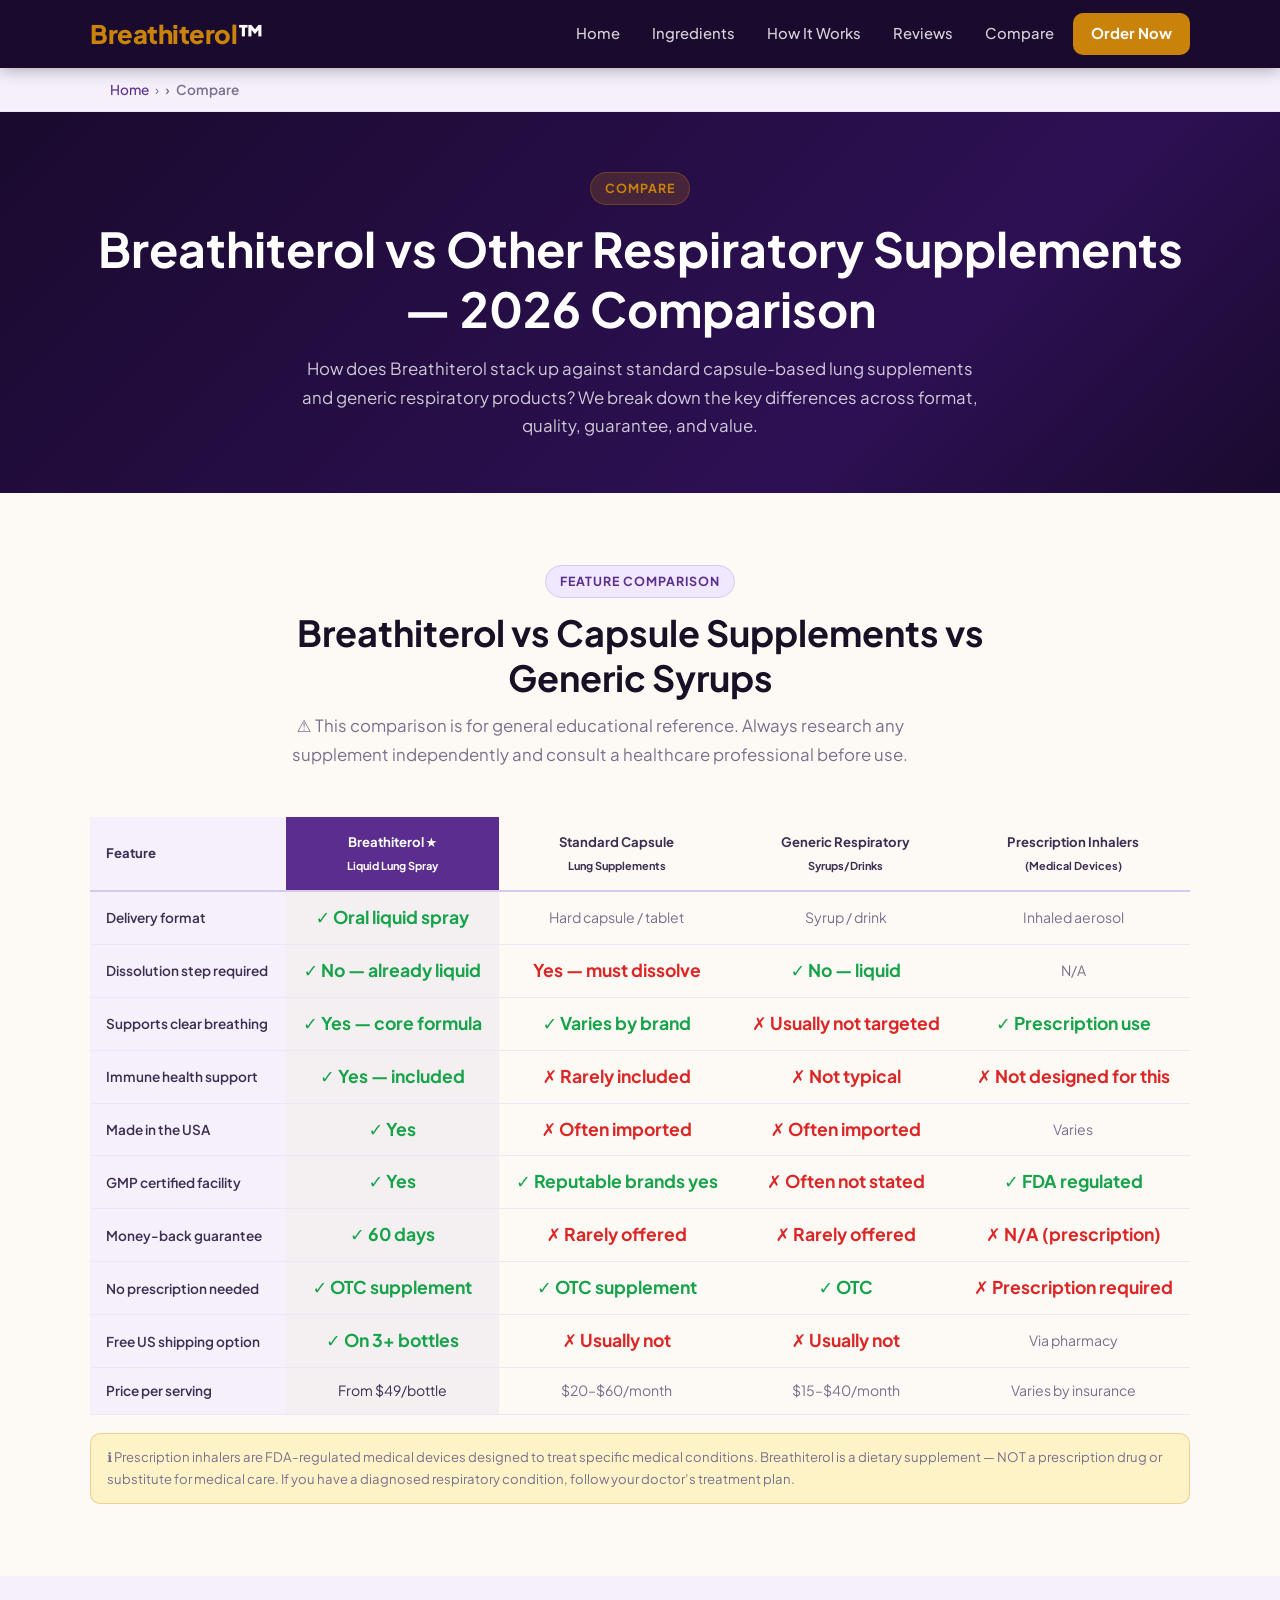
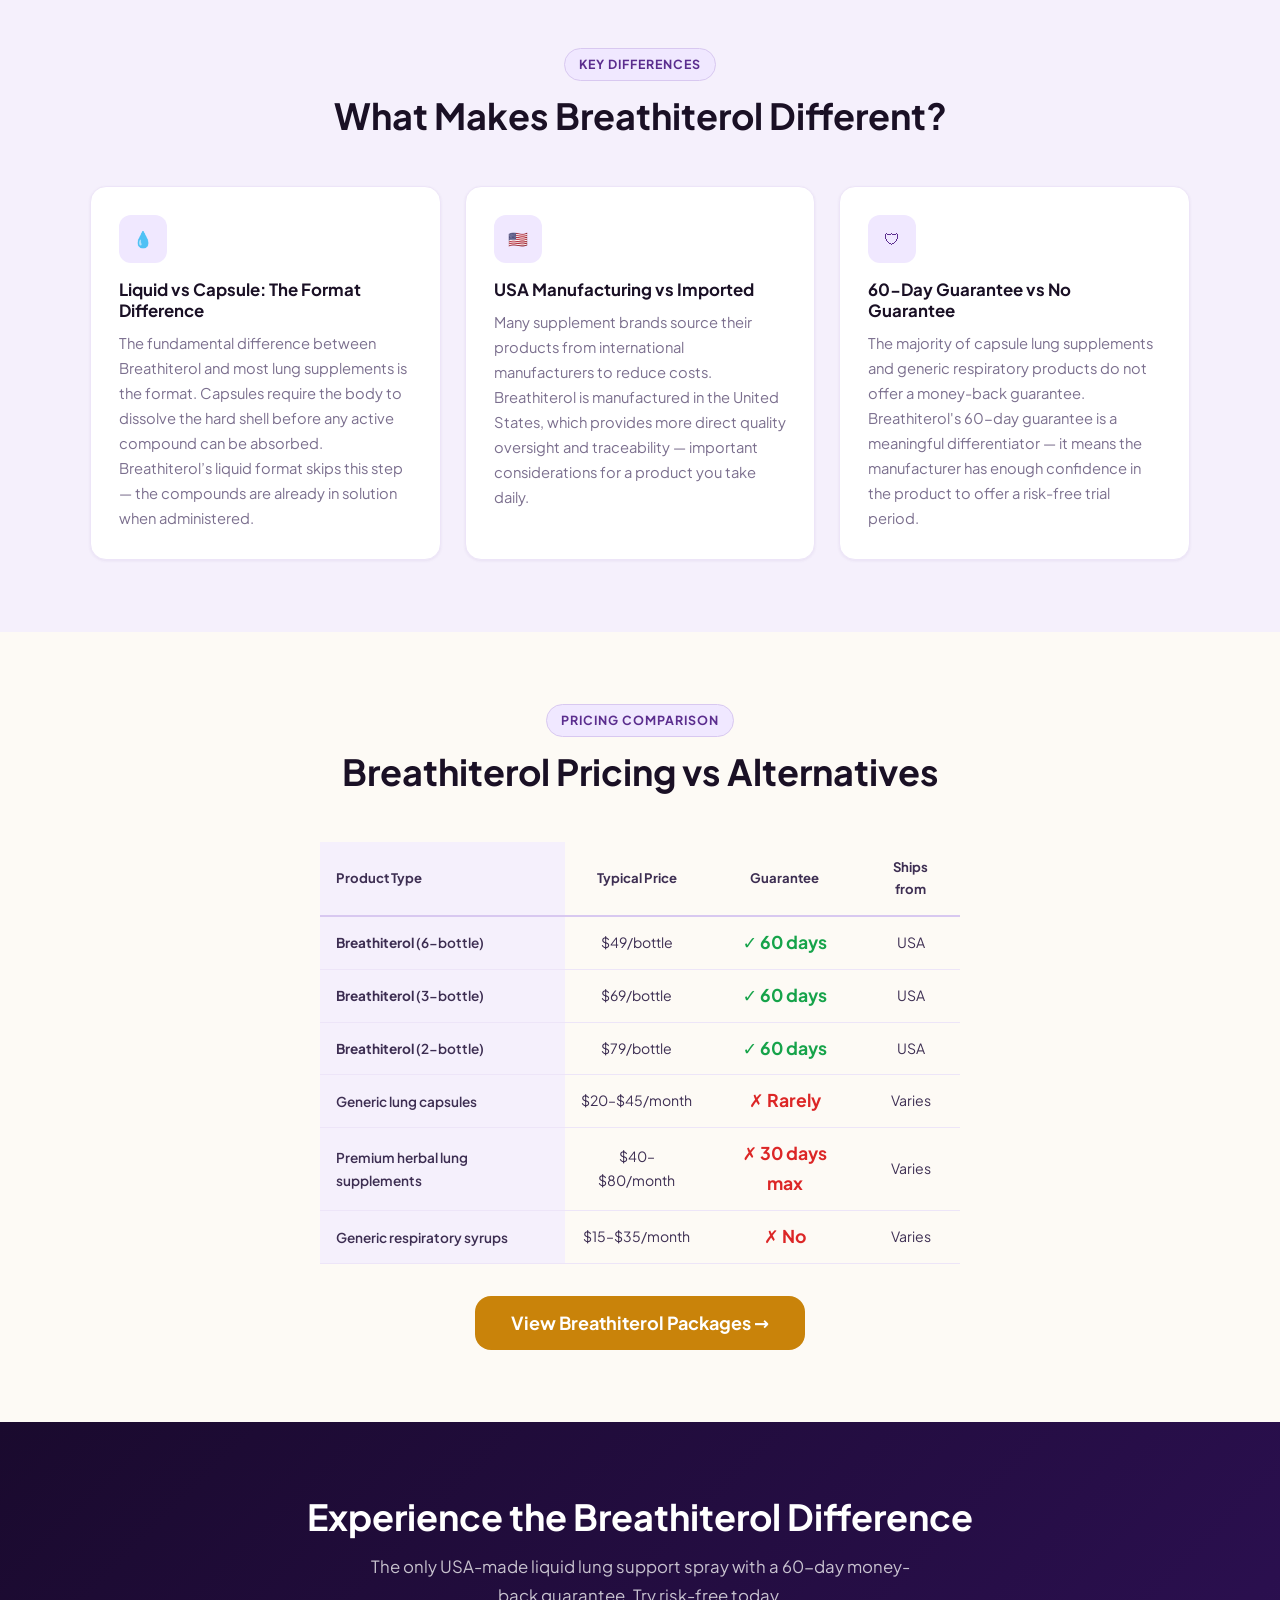
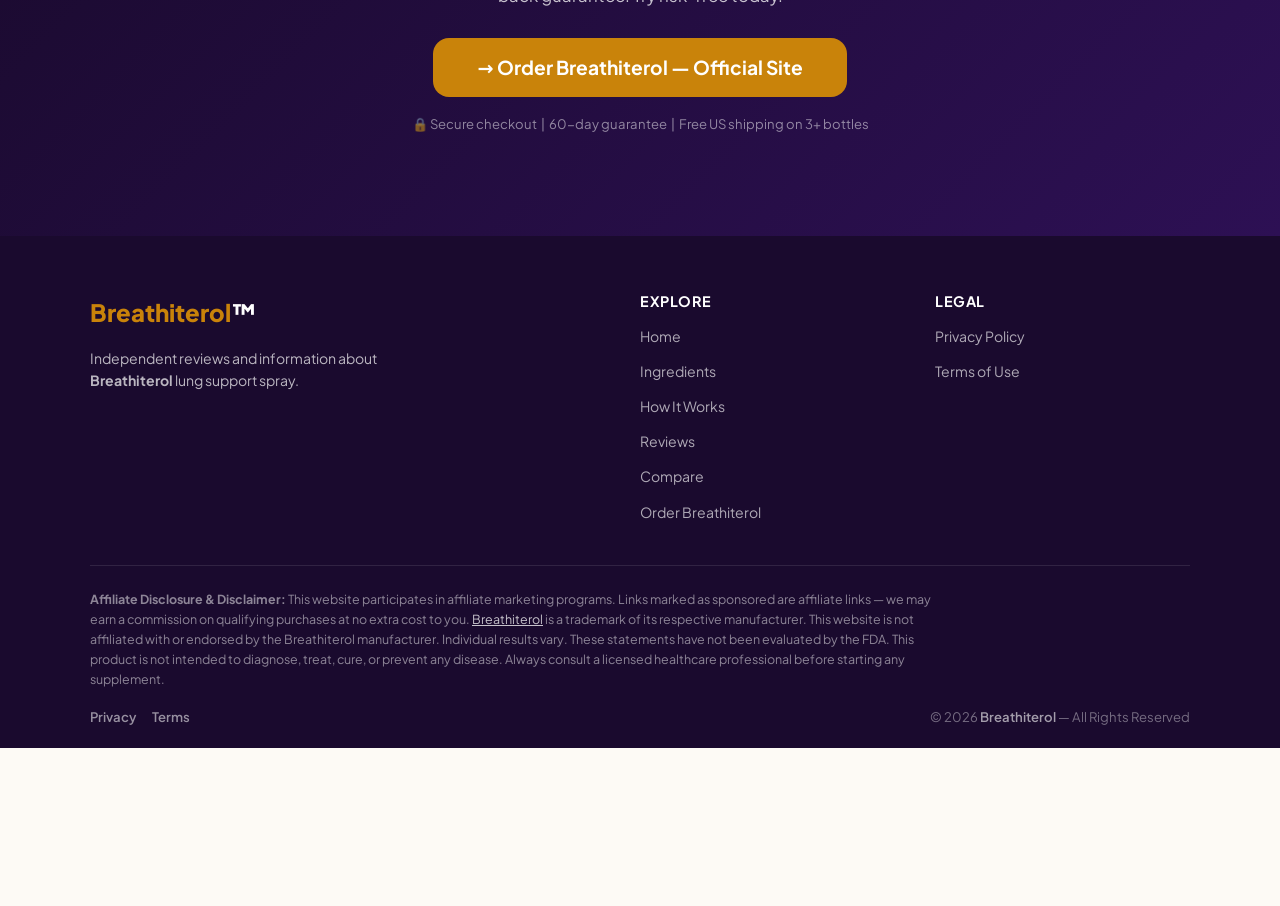
==== compare.html @ bb7771f4 "Add files via upload" ====
<!DOCTYPE html>
<html lang="en-US">
<head>
<meta charset="UTF-8">
<meta name="viewport" content="width=device-width, initial-scale=1.0">
<title>Breathiterol vs Other Lung Supplements — 2026</title>
<meta name="description" content="Compare Breathiterol lung spray to capsule supplements. See which offers the best format, guarantee, and value for your respiratory wellness goals.">
<meta name="robots" content="index, follow">
<meta name="keywords" content="breathiterol vs other supplements, breathiterol comparison, breathiterol vs capsule lung support, breathiterol vs competitors">
<link rel="dns-prefetch" href="//mwebdatawatch.com">
<link rel="canonical" href="https://breathiterolusa.vercel.app/compare">
<meta name="geo.region" content="US">
<meta name="geo.placename" content="United States">
<meta name="ICBM" content="37.09024, -95.712891">
<meta property="og:type" content="website"><meta property="og:url" content="https://breathiterolusa.vercel.app/compare">
<meta property="og:title" content="Breathiterol vs Other Lung Supplements — 2026"><meta property="og:description" content="Compare Breathiterol lung spray to capsule supplements. See which offers the best format, guarantee, and value for your respiratory wellness goals.">
<meta property="og:locale" content="en_US"><meta property="og:image" content="https://breathiterolusa.vercel.app/images/breathiterol-3-bottle.webp">
<meta property="og:site_name" content="Breathiterol">
<meta name="twitter:card" content="summary_large_image"><meta name="twitter:title" content="Breathiterol vs Other Lung Supplements — 2026">
<meta name="twitter:description" content="Compare Breathiterol lung spray to capsule supplements. See which offers the best format, guarantee, and value for your respiratory wellness goals."><meta name="twitter:image" content="https://breathiterolusa.vercel.app/images/breathiterol-3-bottle.webp">
<link rel="icon" type="image/png" href="images/favicon.png"><link rel="manifest" href="manifest.json">
<link rel="preload" href="fonts/plus-jakarta-sans-latin-400-normal.woff2" as="font" type="font/woff2" crossorigin>
<link rel="preload" href="fonts/plus-jakarta-sans-latin-700-normal.woff2" as="font" type="font/woff2" crossorigin>
<style id="critical-css">
:root{--purple:#5b2d8e;--purple-dark:#3d1a6b;--purple-mid:#7c3fb5;--purple-light:#f0e8ff;--purple-bg:#1a0a2e;--gold:#c9830a;--gold-hover:#a36508;--gold-light:#fef3c7;--cream:#fdfaf5;--charcoal:#1a1025;--text-body:#3d2e52;--text-muted:#7b6f8e;--white:#ffffff;--bg-sage:#f5f0fc;--border:#d8c8f0;--border-soft:#ede5f8;--shadow-sm:0 1px 3px rgba(91,45,142,0.08);--shadow-md:0 4px 16px rgba(91,45,142,0.14);--shadow-lg:0 8px 32px rgba(91,45,142,0.18);--radius:10px;--radius-lg:16px;--radius-xl:24px;--transition:0.22s ease}
*,*::before,*::after{box-sizing:border-box;margin:0;padding:0}
html{scroll-behavior:smooth;font-size:16px}
body{font-family:'Plus Jakarta Sans','Inter',system-ui,sans-serif;background:var(--cream);color:var(--text-body);line-height:1.7;-webkit-font-smoothing:antialiased}
img{max-width:100%;height:auto;display:block}
a{color:var(--purple);text-decoration:none;transition:color var(--transition)}
ul{list-style:none}
h1,h2,h3,h4,h5,h6{font-weight:700;line-height:1.25;color:var(--charcoal)}
h1{font-size:clamp(2rem,5vw,3rem)}h2{font-size:clamp(1.5rem,3.5vw,2.25rem)}h3{font-size:clamp(1.2rem,2.5vw,1.5rem)}h4{font-size:1.125rem}
p{margin-bottom:1rem}p:last-child{margin-bottom:0}
.container{width:100%;max-width:1140px;margin:0 auto;padding:0 20px}
.btn{display:inline-flex;align-items:center;gap:8px;padding:14px 28px;border-radius:var(--radius);font-weight:700;font-size:1rem;cursor:pointer;border:none;transition:all var(--transition);text-decoration:none;line-height:1}
.btn-primary{background:var(--gold);color:var(--white)}.btn-lg{padding:18px 36px;font-size:1.125rem;border-radius:var(--radius-lg)}.btn-xl{padding:20px 44px;font-size:1.2rem;border-radius:var(--radius-lg)}
.site-header{position:sticky;top:0;z-index:100;background:var(--purple-bg);box-shadow:0 2px 16px rgba(0,0,0,0.3)}
.header-inner{display:flex;align-items:center;justify-content:space-between;padding:0 20px;max-width:1140px;margin:0 auto;height:68px}
.site-logo a{font-size:1.6rem;font-weight:800;color:var(--white);letter-spacing:-0.5px;text-decoration:none}.site-logo a span{color:var(--gold)}
.site-nav{display:flex;align-items:center;gap:6px}.site-nav a{color:rgba(255,255,255,0.82);font-weight:500;font-size:0.925rem;padding:7px 13px;border-radius:6px;text-decoration:none}.site-nav a.nav-cta{background:var(--gold);color:var(--white)!important;padding:8px 18px;border-radius:var(--radius);font-weight:700}
.nav-toggle{display:none;flex-direction:column;gap:5px;cursor:pointer;padding:4px;background:none;border:none}.nav-toggle span{display:block;width:24px;height:2px;background:var(--white);border-radius:2px}
@media(max-width:768px){.nav-toggle{display:flex}.site-nav{display:none;position:absolute;top:68px;left:0;right:0;background:var(--purple-bg);flex-direction:column;padding:16px 20px;gap:4px;border-top:1px solid rgba(255,255,255,0.1)}.site-nav.open{display:flex}.site-nav a{width:100%;padding:10px 14px}}
</style>
<link rel="stylesheet" href="css/style.css" media="print" onload="this.media='all'">
<noscript><link rel="stylesheet" href="css/style.css"></noscript>
<script type="application/ld+json">
{"@context":"https://schema.org","@type":"WebPage","@id":"https://breathiterolusa.vercel.app/compare#webpage","url":"https://breathiterolusa.vercel.app/compare","name":"Breathiterol vs Other Lung Supplements — Full Comparison 2026","description":"Compare Breathiterol to capsule-based lung supplements and generic respiratory syrups. See how the liquid spray format, guarantee, and USA manufacturing stack up.","isPartOf":{"@id":"https://breathiterolusa.vercel.app/#website"},"inLanguage":"en-US","datePublished":"2026-11-03","dateModified":"2026-11-03"}
</script>
</head>
<body>
<header class="site-header">
  <div class="header-inner">
    <div class="site-logo"><a href="/"><span>Breathiterol</span>™</a></div>
    <button class="nav-toggle" aria-label="Toggle navigation" aria-expanded="false"><span></span><span></span><span></span></button>
    <nav class="site-nav" aria-label="Main navigation"><a href="/">Home</a>
      <a href="ingredients">Ingredients</a>
      <a href="how-it-works">How It Works</a>
      <a href="reviews">Reviews</a>
      <a href="compare" aria-current="page">Compare</a>
      <a href="order" class="nav-cta">Order Now</a></nav>
  </div>
</header>
<nav class="breadcrumb" aria-label="Breadcrumb"><div class="container"><ol itemscope itemtype="https://schema.org/BreadcrumbList"><li itemprop="itemListElement" itemscope itemtype="https://schema.org/ListItem"><a itemprop="item" href="/"><span itemprop="name">Home</span></a><meta itemprop="position" content="1"></li><li itemprop="itemListElement" itemscope itemtype="https://schema.org/ListItem"><span itemprop="name" aria-current="page">Compare</span><meta itemprop="position" content="2"></li></ol></div></nav>

<div class="page-hero">
  <div class="container">
    <span class="section-tag">Compare</span>
    <h1>Breathiterol vs Other Respiratory Supplements &mdash; 2026 Comparison</h1>
    <p>How does Breathiterol stack up against standard capsule-based lung supplements and generic respiratory products? We break down the key differences across format, quality, guarantee, and value.</p>
  </div>
</div>

<section class="section">
  <div class="container">
    <div class="section-header">
      <span class="section-tag">Feature Comparison</span>
      <h2>Breathiterol vs Capsule Supplements vs Generic Syrups</h2>
      <p>&#x26A0;&#xFE0F; This comparison is for general educational reference. Always research any supplement independently and consult a healthcare professional before use.</p>
    </div>
    <div style="overflow-x:auto;">
      <table class="compare-table-full">
        <thead>
          <tr>
            <th>Feature</th>
            <th class="col-breathiterol">Breathiterol &#x2605;<br><small>Liquid Lung Spray</small></th>
            <th>Standard Capsule<br><small>Lung Supplements</small></th>
            <th>Generic Respiratory<br><small>Syrups/Drinks</small></th>
            <th>Prescription Inhalers<br><small>(Medical Devices)</small></th>
          </tr>
        </thead>
        <tbody>
          <tr>
            <td class="feature-label">Delivery format</td>
            <td class="col-breathiterol check">&#x2713; Oral liquid spray</td>
            <td class="neutral">Hard capsule / tablet</td>
            <td class="neutral">Syrup / drink</td>
            <td class="neutral">Inhaled aerosol</td>
          </tr>
          <tr>
            <td class="feature-label">Dissolution step required</td>
            <td class="col-breathiterol check">&#x2713; No — already liquid</td>
            <td class="cross">Yes — must dissolve</td>
            <td class="check">&#x2713; No — liquid</td>
            <td class="neutral">N/A</td>
          </tr>
          <tr>
            <td class="feature-label">Supports clear breathing</td>
            <td class="col-breathiterol check">&#x2713; Yes — core formula</td>
            <td class="check">&#x2713; Varies by brand</td>
            <td class="cross">&#x2717; Usually not targeted</td>
            <td class="check">&#x2713; Prescription use</td>
          </tr>
          <tr>
            <td class="feature-label">Immune health support</td>
            <td class="col-breathiterol check">&#x2713; Yes — included</td>
            <td class="cross">&#x2717; Rarely included</td>
            <td class="cross">&#x2717; Not typical</td>
            <td class="cross">&#x2717; Not designed for this</td>
          </tr>
          <tr>
            <td class="feature-label">Made in the USA</td>
            <td class="col-breathiterol check">&#x2713; Yes</td>
            <td class="cross">&#x2717; Often imported</td>
            <td class="cross">&#x2717; Often imported</td>
            <td class="neutral">Varies</td>
          </tr>
          <tr>
            <td class="feature-label">GMP certified facility</td>
            <td class="col-breathiterol check">&#x2713; Yes</td>
            <td class="check">&#x2713; Reputable brands yes</td>
            <td class="cross">&#x2717; Often not stated</td>
            <td class="check">&#x2713; FDA regulated</td>
          </tr>
          <tr>
            <td class="feature-label">Money-back guarantee</td>
            <td class="col-breathiterol check">&#x2713; 60 days</td>
            <td class="cross">&#x2717; Rarely offered</td>
            <td class="cross">&#x2717; Rarely offered</td>
            <td class="cross">&#x2717; N/A (prescription)</td>
          </tr>
          <tr>
            <td class="feature-label">No prescription needed</td>
            <td class="col-breathiterol check">&#x2713; OTC supplement</td>
            <td class="check">&#x2713; OTC supplement</td>
            <td class="check">&#x2713; OTC</td>
            <td class="cross">&#x2717; Prescription required</td>
          </tr>
          <tr>
            <td class="feature-label">Free US shipping option</td>
            <td class="col-breathiterol check">&#x2713; On 3+ bottles</td>
            <td class="cross">&#x2717; Usually not</td>
            <td class="cross">&#x2717; Usually not</td>
            <td class="neutral">Via pharmacy</td>
          </tr>
          <tr>
            <td class="feature-label">Price per serving</td>
            <td class="col-breathiterol">From $49/bottle</td>
            <td class="neutral">$20–$60/month</td>
            <td class="neutral">$15–$40/month</td>
            <td class="neutral">Varies by insurance</td>
          </tr>
        </tbody>
      </table>
    </div>
    <p class="compare-note">&#x2139;&#xFE0F; Prescription inhalers are FDA-regulated medical devices designed to treat specific medical conditions. Breathiterol is a dietary supplement — NOT a prescription drug or substitute for medical care. If you have a diagnosed respiratory condition, follow your doctor&rsquo;s treatment plan.</p>
  </div>
</section>

<section class="section section-alt">
  <div class="container">
    <div class="section-header">
      <span class="section-tag">Key Differences</span>
      <h2>What Makes Breathiterol Different?</h2>
    </div>
    <div class="grid-3">
      <div class="card">
        <div class="card-icon">&#x1F4A7;</div>
        <h3>Liquid vs Capsule: The Format Difference</h3>
        <p>The fundamental difference between Breathiterol and most lung supplements is the format. Capsules require the body to dissolve the hard shell before any active compound can be absorbed. Breathiterol&rsquo;s liquid format skips this step — the compounds are already in solution when administered.</p>
      </div>
      <div class="card">
        <div class="card-icon">&#x1F1FA;&#x1F1F8;</div>
        <h3>USA Manufacturing vs Imported</h3>
        <p>Many supplement brands source their products from international manufacturers to reduce costs. Breathiterol is manufactured in the United States, which provides more direct quality oversight and traceability — important considerations for a product you take daily.</p>
      </div>
      <div class="card">
        <div class="card-icon">&#x1F6E1;</div>
        <h3>60-Day Guarantee vs No Guarantee</h3>
        <p>The majority of capsule lung supplements and generic respiratory products do not offer a money-back guarantee. Breathiterol's 60-day guarantee is a meaningful differentiator — it means the manufacturer has enough confidence in the product to offer a risk-free trial period.</p>
      </div>
    </div>
  </div>
</section>

<section class="section">
  <div class="container" style="max-width:680px;">
    <div class="section-header">
      <span class="section-tag">Pricing Comparison</span>
      <h2>Breathiterol Pricing vs Alternatives</h2>
    </div>
    <div style="overflow-x:auto;">
      <table class="compare-table-full">
        <thead>
          <tr><th>Product Type</th><th>Typical Price</th><th>Guarantee</th><th>Ships from</th></tr>
        </thead>
        <tbody>
          <tr><td><strong>Breathiterol</strong> (6-bottle)</td><td>$49/bottle</td><td class="check">&#x2713; 60 days</td><td>USA</td></tr>
          <tr><td><strong>Breathiterol</strong> (3-bottle)</td><td>$69/bottle</td><td class="check">&#x2713; 60 days</td><td>USA</td></tr>
          <tr><td><strong>Breathiterol</strong> (2-bottle)</td><td>$79/bottle</td><td class="check">&#x2713; 60 days</td><td>USA</td></tr>
          <tr><td>Generic lung capsules</td><td>$20–$45/month</td><td class="cross">&#x2717; Rarely</td><td>Varies</td></tr>
          <tr><td>Premium herbal lung supplements</td><td>$40–$80/month</td><td class="cross">&#x2717; 30 days max</td><td>Varies</td></tr>
          <tr><td>Generic respiratory syrups</td><td>$15–$35/month</td><td class="cross">&#x2717; No</td><td>Varies</td></tr>
        </tbody>
      </table>
    </div>
    <div class="text-center" style="margin-top:32px;">
      <a href="order" class="btn btn-primary btn-lg">View Breathiterol Packages &rarr;</a>
    </div>
  </div>
</section>

<div class="cta-banner">
  <div class="container">
    <h2>Experience the Breathiterol Difference</h2>
    <p>The only USA-made liquid lung support spray with a 60-day money-back guarantee. Try risk-free today.</p>
    <a href="https://mwebdatawatch.com/13572/1158/2/?&subid=Breathiterol" rel="noopener sponsored" target="_blank" class="btn btn-primary btn-xl">&#x2192; Order Breathiterol &mdash; Official Site</a>
    <p style="margin-top:16px;font-size:0.82rem;color:rgba(255,255,255,0.5);">&#x1F512; Secure checkout &nbsp;|&nbsp; 60-day guarantee &nbsp;|&nbsp; Free US shipping on 3+ bottles</p>
  </div>
</div>

<footer class="site-footer">
  <div class="container">
    <div class="footer-grid">
      <div class="footer-brand"><div class="footer-logo"><span>Breathiterol</span>™</div><p>Independent reviews and information about <strong>Breathiterol</strong> lung support spray.</p></div>
      <div class="footer-col"><h4>Explore</h4><ul><li><a href="/">Home</a></li><li><a href="ingredients">Ingredients</a></li><li><a href="how-it-works">How It Works</a></li><li><a href="reviews">Reviews</a></li><li><a href="compare">Compare</a></li><li><a href="order">Order Breathiterol</a></li></ul></div>
      <div class="footer-col"><h4>Legal</h4><ul><li><a href="privacy">Privacy Policy</a></li><li><a href="terms">Terms of Use</a></li></ul></div>
    </div>
    <div class="footer-bottom">
            <div class="footer-disclaimer">
        <strong>Affiliate Disclosure &amp; Disclaimer:</strong> This website participates in affiliate marketing programs. Links marked as sponsored are affiliate links — we may earn a commission on qualifying purchases at no extra cost to you. <a href="https://mwebdatawatch.com/13572/1158/2/?&amp;subid=Breathiterol" rel="noopener sponsored" target="_blank" style="color:rgba(255,255,255,0.75);text-decoration:underline;">Breathiterol</a> is a trademark of its respective manufacturer. This website is not affiliated with or endorsed by the Breathiterol manufacturer. Individual results vary. These statements have not been evaluated by the FDA. This product is not intended to diagnose, treat, cure, or prevent any disease. Always consult a licensed healthcare professional before starting any supplement.
      </div>
      <div class="footer-links"><a href="privacy">Privacy</a><a href="terms">Terms</a><span>&copy; 2026 <a href="/" style="color:rgba(255,255,255,0.6);">Breathiterol</a> &mdash; All Rights Reserved</span></div>
    </div>
  </div>
</footer>
<button id="scrollTop" aria-label="Back to top">&#8593;</button>
<script src="js/main.js" defer></script>
</body>
</html>
---- css/style.css ----
/* ============================================================
   Breathiterol — Design System
   Palette: Deep Purple + Warm Gold + Cream White
   Inspired by Breathiterol product label colors
   ============================================================ */

:root {
  --purple:        #5b2d8e;   /* deep violet — primary brand */
  --purple-dark:   #3d1a6b;
  --purple-mid:    #7c3fb5;
  --purple-light:  #f0e8ff;
  --purple-bg:     #1a0a2e;   /* near-black purple — hero/footer */
  --gold:          #c9830a;   /* warm gold — CTA buttons */
  --gold-hover:    #a36508;
  --gold-light:    #fef3c7;
  --cream:         #fdfaf5;   /* warm off-white body */
  --charcoal:      #1a1025;   /* near-black text */
  --text-body:     #3d2e52;
  --text-muted:    #7b6f8e;
  --white:         #ffffff;
  --bg-sage:       #f5f0fc;   /* light lavender sections */
  --border:        #d8c8f0;
  --border-soft:   #ede5f8;
  --shadow-sm:     0 1px 3px rgba(91,45,142,0.08);
  --shadow-md:     0 4px 16px rgba(91,45,142,0.14);
  --shadow-lg:     0 8px 32px rgba(91,45,142,0.18);
  --radius:        10px;
  --radius-lg:     16px;
  --radius-xl:     24px;
  --transition:    0.22s ease;
}

/* ── Self-hosted Plus Jakarta Sans — zero CLS, no Google Fonts ── */
@font-face {
  font-family: 'Plus Jakarta Sans';
  src: url('../fonts/plus-jakarta-sans-latin-400-normal.woff2') format('woff2');
  font-weight: 400; font-style: normal; font-display: optional;
}
@font-face {
  font-family: 'Plus Jakarta Sans';
  src: url('../fonts/plus-jakarta-sans-latin-500-normal.woff2') format('woff2');
  font-weight: 500; font-style: normal; font-display: optional;
}
@font-face {
  font-family: 'Plus Jakarta Sans';
  src: url('../fonts/plus-jakarta-sans-latin-600-normal.woff2') format('woff2');
  font-weight: 600; font-style: normal; font-display: optional;
}
@font-face {
  font-family: 'Plus Jakarta Sans';
  src: url('../fonts/plus-jakarta-sans-latin-700-normal.woff2') format('woff2');
  font-weight: 700; font-style: normal; font-display: optional;
}
@font-face {
  font-family: 'Plus Jakarta Sans';
  src: url('../fonts/plus-jakarta-sans-latin-800-normal.woff2') format('woff2');
  font-weight: 800; font-style: normal; font-display: optional;
}

/* ── Reset ── */
*, *::before, *::after { box-sizing: border-box; margin: 0; padding: 0; }
html { scroll-behavior: smooth; font-size: 16px; }
body {
  font-family: 'Plus Jakarta Sans', 'Inter', system-ui, sans-serif;
  background: var(--cream);
  color: var(--text-body);
  line-height: 1.7;
  -webkit-font-smoothing: antialiased;
}
img { max-width: 100%; height: auto; display: block; }
a { color: var(--purple); text-decoration: none; transition: color var(--transition); }
a:hover { color: var(--purple-dark); }
ul { list-style: none; }

/* ── Typography ── */
h1, h2, h3, h4, h5, h6 { font-weight: 700; line-height: 1.25; color: var(--charcoal); }
h1 { font-size: clamp(2rem, 5vw, 3rem); }
h2 { font-size: clamp(1.5rem, 3.5vw, 2.25rem); }
h3 { font-size: clamp(1.2rem, 2.5vw, 1.5rem); }
h4 { font-size: 1.125rem; }
p { margin-bottom: 1rem; }
p:last-child { margin-bottom: 0; }

/* ── Layout ── */
.container { width: 100%; max-width: 1140px; margin: 0 auto; padding: 0 20px; }
.container-sm { width: 100%; max-width: 820px; margin: 0 auto; padding: 0 20px; }

/* ── Buttons ── */
.btn {
  display: inline-flex; align-items: center; gap: 8px;
  padding: 14px 28px; border-radius: var(--radius);
  font-weight: 700; font-size: 1rem; cursor: pointer;
  border: none; transition: all var(--transition);
  text-decoration: none; line-height: 1;
}
.btn-primary { background: var(--gold); color: var(--white); }
.btn-primary:hover {
  background: var(--gold-hover); color: var(--white);
  transform: translateY(-2px);
  box-shadow: 0 6px 20px rgba(201,131,10,0.38);
}
.btn-purple { background: var(--purple); color: var(--white); }
.btn-purple:hover {
  background: var(--purple-dark); color: var(--white);
  transform: translateY(-2px);
  box-shadow: 0 6px 20px rgba(91,45,142,0.32);
}
.btn-outline {
  background: transparent; color: var(--purple);
  border: 2px solid var(--purple);
}
.btn-outline:hover { background: var(--purple); color: var(--white); }
.btn-lg { padding: 18px 36px; font-size: 1.125rem; border-radius: var(--radius-lg); }
.btn-xl { padding: 20px 44px; font-size: 1.2rem; border-radius: var(--radius-lg); }

/* ── Header ── */
.site-header {
  position: sticky; top: 0; z-index: 100;
  background: var(--purple-bg);
  box-shadow: 0 2px 16px rgba(0,0,0,0.3);
}
.header-inner {
  display: flex; align-items: center;
  justify-content: space-between;
  padding: 0 20px; max-width: 1140px;
  margin: 0 auto; height: 68px;
}
.site-logo a {
  font-size: 1.6rem; font-weight: 800;
  color: var(--white); letter-spacing: -0.5px; text-decoration: none;
}
.site-logo a span { color: var(--gold); }
.site-nav { display: flex; align-items: center; gap: 6px; }
.site-nav a {
  color: rgba(255,255,255,0.82); font-weight: 500;
  font-size: 0.925rem; padding: 7px 13px;
  border-radius: 6px; transition: all var(--transition); text-decoration: none;
}
.site-nav a:hover { color: var(--white); background: rgba(255,255,255,0.1); }
.site-nav a.nav-cta {
  background: var(--gold); color: var(--white) !important;
  padding: 8px 18px; border-radius: var(--radius); font-weight: 700;
}
.site-nav a.nav-cta:hover { background: var(--gold-hover); transform: translateY(-1px); }
.nav-toggle {
  display: none; flex-direction: column; gap: 5px;
  cursor: pointer; padding: 4px; background: none; border: none;
}
.nav-toggle span {
  display: block; width: 24px; height: 2px;
  background: var(--white); border-radius: 2px; transition: all var(--transition);
}
@media (max-width: 768px) {
  .nav-toggle { display: flex; }
  .site-nav {
    display: none; position: absolute; top: 68px;
    left: 0; right: 0; background: var(--purple-bg);
    flex-direction: column; padding: 16px 20px; gap: 4px;
    border-top: 1px solid rgba(255,255,255,0.1);
  }
  .site-nav.open { display: flex; }
  .site-nav a { width: 100%; padding: 10px 14px; }
}

/* ── Trust Bar ── */
.trust-bar {
  background: var(--purple-light);
  border-bottom: 1px solid var(--border);
  padding: 10px 0; text-align: center;
}
.trust-bar-inner {
  display: flex; justify-content: center;
  flex-wrap: wrap; gap: 20px;
  max-width: 1140px; margin: 0 auto; padding: 0 20px;
}
.trust-item {
  display: flex; align-items: center; gap: 7px;
  font-size: 0.85rem; font-weight: 600; color: var(--purple-dark);
}
.trust-item svg { flex-shrink: 0; }

/* ── Breadcrumb ── */
.breadcrumb {
  background: var(--bg-sage);
  border-bottom: 1px solid var(--border-soft);
  padding: 10px 0;
}
.breadcrumb ol {
  display: flex; flex-wrap: wrap; gap: 6px;
  align-items: center; list-style: none;
  max-width: 1140px; margin: 0 auto; padding: 0 20px;
  font-size: 0.82rem; color: var(--text-muted);
}
.breadcrumb li:not(:last-child)::after { content: "›"; margin-left: 6px; color: var(--text-muted); }
.breadcrumb a { color: var(--purple); }
.breadcrumb li:last-child { color: var(--charcoal); font-weight: 600; }

/* ── Hero ── */
.hero {
  background: linear-gradient(135deg, var(--purple-bg) 0%, #2d1054 60%, #1a0a2e 100%);
  padding: 80px 0 72px; position: relative; overflow: hidden;
  min-height: 520px; contain: layout style;
}
.hero::before {
  content: '';
  position: absolute; inset: 0;
  background: url("data:image/svg+xml,%3Csvg width='60' height='60' viewBox='0 0 60 60' xmlns='http://www.w3.org/2000/svg'%3E%3Cg fill='none'%3E%3Ccircle cx='30' cy='30' r='2' fill='%235b2d8e' fill-opacity='0.12'/%3E%3C/g%3E%3C/svg%3E");
  pointer-events: none;
}
.hero-grid {
  display: grid; grid-template-columns: 1fr 1fr;
  gap: 48px; align-items: center; position: relative;
}
.hero-content { min-height: 320px; }
.hero-content h1 { color: var(--white); margin-bottom: 20px; }
.hero-content h1 span { color: var(--gold); }
.hero-content p { color: rgba(255,255,255,0.82); font-size: 1.1rem; margin-bottom: 28px; }
.hero-badges { display: flex; flex-wrap: wrap; gap: 10px; margin-bottom: 28px; }
.hero-badge {
  background: rgba(255,255,255,0.1);
  border: 1px solid rgba(255,255,255,0.2);
  color: rgba(255,255,255,0.9);
  padding: 6px 14px; border-radius: 20px;
  font-size: 0.82rem; font-weight: 600;
}
.hero-cta { display: flex; flex-wrap: wrap; gap: 14px; align-items: center; }
.hero-note { color: rgba(255,255,255,0.55); font-size: 0.82rem; }
.hero-image { text-align: center; }
.hero-image img {
  max-height: 380px; width: auto;
  aspect-ratio: 1 / 1; margin: 0 auto;
  filter: drop-shadow(0 16px 48px rgba(0,0,0,0.5));
  contain: layout;
}
@media (max-width: 768px) {
  .hero { padding: 52px 0 48px; }
  .hero-grid { grid-template-columns: 1fr; gap: 32px; }
  .hero-image { order: -1; }
  .hero-image img { max-height: 240px; }
  .hero-content { min-height: auto; }
}

/* ── Page Hero (inner pages) ── */
.page-hero {
  background: linear-gradient(135deg, var(--purple-bg) 0%, #2d1054 100%);
  padding: 56px 0 48px; text-align: center;
}
.page-hero h1 { color: var(--white); margin-bottom: 12px; }
.page-hero p { color: rgba(255,255,255,0.75); font-size: 1.1rem; }

/* ── Sections ── */
.section { padding: 72px 0; }
.section-sm { padding: 48px 0; }
.section-alt { background: var(--bg-sage); }
.section-dark {
  background: linear-gradient(135deg, var(--purple-bg) 0%, #2d1054 100%);
  color: var(--white);
}
.section-dark h2, .section-dark h3 { color: var(--white); }
.section-dark p { color: rgba(255,255,255,0.82); }

.section-header { text-align: center; margin-bottom: 52px; }
.section-header p { color: var(--text-muted); font-size: 1.05rem; max-width: 640px; margin: 12px auto 0; }
.section-tag {
  display: inline-block;
  background: var(--purple-light); color: var(--purple);
  font-size: 0.78rem; font-weight: 700;
  text-transform: uppercase; letter-spacing: 1.2px;
  padding: 5px 14px; border-radius: 20px; margin-bottom: 12px;
}

/* ── Cards ── */
.card {
  background: var(--white); border: 1px solid var(--border-soft);
  border-radius: var(--radius-lg); padding: 28px;
  box-shadow: var(--shadow-sm); transition: all var(--transition);
}
.card:hover { box-shadow: var(--shadow-md); transform: translateY(-3px); }
.card-icon {
  width: 52px; height: 52px; border-radius: var(--radius);
  background: var(--purple-light); display: flex;
  align-items: center; justify-content: center; margin-bottom: 16px;
}
.card-icon svg { color: var(--purple); }

.grid-3 { display: grid; grid-template-columns: repeat(3,1fr); gap: 24px; }
.grid-2 { display: grid; grid-template-columns: repeat(2,1fr); gap: 28px; }
.grid-4 { display: grid; grid-template-columns: repeat(4,1fr); gap: 20px; }

@media (max-width: 900px) {
  .grid-3 { grid-template-columns: repeat(2,1fr); }
  .grid-4 { grid-template-columns: repeat(2,1fr); }
}
@media (max-width: 600px) {
  .grid-3, .grid-2, .grid-4 { grid-template-columns: 1fr; }
}

/* ── Stats bar ── */
.stats-bar { background: var(--purple); padding: 40px 0; }
.stats-grid { display: grid; grid-template-columns: repeat(4,1fr); gap: 24px; text-align: center; }
.stat-num { font-size: 2.2rem; font-weight: 800; color: var(--gold); display: block; }
.stat-label { font-size: 0.88rem; color: rgba(255,255,255,0.82); font-weight: 500; }
@media (max-width: 768px) { .stats-grid { grid-template-columns: repeat(2,1fr); } }

/* ── Ingredient cards ── */
.ingredient-card {
  background: var(--white); border: 1px solid var(--border-soft);
  border-radius: var(--radius-lg); padding: 24px 28px;
  box-shadow: var(--shadow-sm); border-left: 4px solid var(--purple);
}
.ingredient-name { font-weight: 700; color: var(--purple); font-size: 1.05rem; margin-bottom: 6px; }
.ingredient-role { font-size: 0.82rem; font-weight: 600; color: var(--gold); text-transform: uppercase; letter-spacing: 0.8px; margin-bottom: 10px; }

/* ── How It Works steps ── */
.steps-grid { display: grid; grid-template-columns: repeat(4,1fr); gap: 0; position: relative; }
.steps-grid::before {
  content: '';
  position: absolute; top: 36px; left: 12.5%; right: 12.5%;
  height: 2px; background: var(--border); z-index: 0;
}
.step { text-align: center; padding: 0 16px; position: relative; z-index: 1; }
.step-num {
  width: 72px; height: 72px; border-radius: 50%;
  background: var(--purple); color: var(--white);
  font-size: 1.4rem; font-weight: 800;
  display: flex; align-items: center; justify-content: center;
  margin: 0 auto 16px; box-shadow: var(--shadow-md);
}
.step h3 { font-size: 1rem; margin-bottom: 8px; }
.step p { font-size: 0.88rem; color: var(--text-muted); }
@media (max-width: 768px) {
  .steps-grid { grid-template-columns: 1fr 1fr; gap: 32px; }
  .steps-grid::before { display: none; }
}
@media (max-width: 480px) { .steps-grid { grid-template-columns: 1fr; } }

/* ── Pricing ── */
.pricing-grid { display: grid; grid-template-columns: repeat(3,1fr); gap: 24px; }
.pricing-card {
  background: var(--white); border: 2px solid var(--border);
  border-radius: var(--radius-xl); padding: 32px 24px;
  text-align: center; position: relative; transition: all var(--transition);
}
.pricing-card:hover { box-shadow: var(--shadow-lg); transform: translateY(-4px); }
.pricing-card.featured {
  border-color: var(--purple); box-shadow: var(--shadow-lg);
  transform: scale(1.04);
}
.pricing-card.featured:hover { transform: scale(1.04) translateY(-4px); }
.pricing-badge {
  position: absolute; top: -14px; left: 50%; transform: translateX(-50%);
  background: var(--purple); color: var(--white);
  font-size: 0.75rem; font-weight: 700; letter-spacing: 0.8px;
  padding: 5px 16px; border-radius: 20px; white-space: nowrap;
}
.pricing-bottles { font-size: 1.4rem; font-weight: 800; color: var(--charcoal); margin-bottom: 4px; }
.pricing-supply { font-size: 0.85rem; color: var(--text-muted); margin-bottom: 16px; }
.pricing-price { font-size: 2.8rem; font-weight: 800; color: var(--purple); line-height: 1; }
.pricing-per { font-size: 0.88rem; color: var(--text-muted); margin-bottom: 4px; }
.pricing-total { font-size: 1rem; font-weight: 700; color: var(--charcoal); margin-bottom: 6px; }
.pricing-original { font-size: 0.85rem; color: var(--text-muted); text-decoration: line-through; margin-bottom: 6px; }
.pricing-savings { font-size: 0.85rem; font-weight: 700; color: #16a34a; margin-bottom: 20px; }
.pricing-ship { font-size: 0.82rem; color: var(--text-muted); margin-bottom: 20px; }
.pricing-card .btn { width: 100%; justify-content: center; }
@media (max-width: 768px) {
  .pricing-grid { grid-template-columns: 1fr; max-width: 380px; margin: 0 auto; }
  .pricing-card.featured { transform: none; }
  .pricing-card.featured:hover { transform: translateY(-4px); }
}

/* ── Reviews ── */
.review-card {
  background: var(--white); border: 1px solid var(--border-soft);
  border-radius: var(--radius-lg); padding: 28px;
  box-shadow: var(--shadow-sm);
}
.review-stars { color: #f59e0b; font-size: 1.1rem; margin-bottom: 10px; }
.review-text { color: var(--text-body); font-size: 0.95rem; margin-bottom: 16px; line-height: 1.6; }
.review-author { display: flex; align-items: center; gap: 12px; }
.review-avatar {
  width: 48px; height: 48px; border-radius: 50%;
  overflow: hidden; flex-shrink: 0;
  border: 2px solid var(--border);
}
.review-avatar img { width: 100%; height: 100%; object-fit: cover; }
.review-name { font-weight: 700; color: var(--charcoal); font-size: 0.9rem; }
.review-location { font-size: 0.8rem; color: var(--text-muted); }
.review-verified { font-size: 0.75rem; color: #16a34a; font-weight: 600; }

/* ── Compare table ── */
.compare-table { width: 100%; border-collapse: collapse; }
.compare-table th {
  background: var(--purple); color: var(--white);
  padding: 16px; text-align: center; font-weight: 700;
}
.compare-table th:first-child { text-align: left; background: var(--purple-dark); }
.compare-table td {
  padding: 14px 16px; text-align: center;
  border-bottom: 1px solid var(--border-soft); font-size: 0.92rem;
}
.compare-table td:first-child { text-align: left; font-weight: 600; color: var(--charcoal); }
.compare-table tr:hover { background: var(--bg-sage); }
.check { color: #16a34a; font-size: 1.1rem; }
.cross { color: #ef4444; font-size: 1.1rem; }
.compare-table .highlight { background: var(--purple-light); }

/* ── FAQ ── */
.faq-item {
  border: 1px solid var(--border-soft); border-radius: var(--radius);
  margin-bottom: 10px; overflow: hidden;
}
.faq-question {
  width: 100%; text-align: left; background: var(--white);
  padding: 18px 22px; font-weight: 600; font-size: 0.98rem;
  color: var(--charcoal); cursor: pointer; border: none;
  display: flex; justify-content: space-between; align-items: center;
  transition: background var(--transition);
}
.faq-question:hover { background: var(--bg-sage); }
.faq-question::after { content: '+'; font-size: 1.4rem; color: var(--purple); line-height: 1; }
.faq-item.open .faq-question { background: var(--bg-sage); }
.faq-item.open .faq-question::after { content: '−'; }
.faq-answer { display: none; padding: 0 22px 18px; color: var(--text-body); font-size: 0.95rem; line-height: 1.7; }
.faq-item.open .faq-answer { display: block; }

/* ── Guarantee section ── */
.guarantee-box {
  background: linear-gradient(135deg, var(--purple-light) 0%, #e8d8ff 100%);
  border: 2px solid var(--border); border-radius: var(--radius-xl);
  padding: 48px 40px; text-align: center;
}
.guarantee-box img { width: 120px; height: auto; margin: 0 auto 24px; }

/* ── CTA Banner ── */
.cta-banner {
  background: linear-gradient(135deg, var(--purple) 0%, var(--purple-dark) 100%);
  padding: 64px 0; text-align: center;
}
.cta-banner h2 { color: var(--white); margin-bottom: 12px; }
.cta-banner p { color: rgba(255,255,255,0.82); margin-bottom: 32px; font-size: 1.05rem; }

/* ── Footer ── */
.site-footer {
  background: var(--purple-bg);
  color: rgba(255,255,255,0.75);
  padding: 56px 0 0;
}
.footer-grid {
  display: grid; grid-template-columns: 2fr 1fr 1fr;
  gap: 40px; margin-bottom: 40px;
}
.footer-logo {
  font-size: 1.6rem; font-weight: 800;
  color: var(--white); margin-bottom: 14px;
}
.footer-logo span { color: var(--gold); }
.footer-brand p { font-size: 0.88rem; line-height: 1.65; }
.footer-col h4 { color: var(--white); font-size: 0.95rem; margin-bottom: 14px; }
.footer-col ul { display: flex; flex-direction: column; gap: 8px; }
.footer-col a { color: rgba(255,255,255,0.65); font-size: 0.88rem; transition: color var(--transition); }
.footer-col a:hover { color: var(--gold); }
.footer-bottom {
  border-top: 1px solid rgba(255,255,255,0.1);
  padding: 24px 0; margin-top: 8px;
}
.footer-disclaimer {
  font-size: 0.78rem; color: rgba(255,255,255,0.5);
  line-height: 1.6; margin-bottom: 16px;
}
.footer-links {
  display: flex; gap: 20px; align-items: center;
  flex-wrap: wrap; font-size: 0.82rem;
}
.footer-links a { color: rgba(255,255,255,0.6); }
.footer-links a:hover { color: var(--white); }
.footer-links span { color: rgba(255,255,255,0.4); margin-left: auto; }
@media (max-width: 768px) {
  .footer-grid { grid-template-columns: 1fr; gap: 28px; }
  .footer-links span { margin-left: 0; }
}

/* ── Scroll-to-top ── */
#scrollTop {
  position: fixed; bottom: 24px; right: 24px; z-index: 999;
  width: 44px; height: 44px; border-radius: 50%;
  background: var(--purple); color: var(--white);
  border: none; cursor: pointer; font-size: 1.2rem;
  box-shadow: var(--shadow-md); opacity: 0; visibility: hidden;
  transition: all var(--transition);
}
#scrollTop.visible { opacity: 1; visibility: visible; }
#scrollTop:hover { background: var(--purple-dark); transform: translateY(-2px); }

/* ── Utility ── */
.text-center { text-align: center; }
.text-purple { color: var(--purple); }
.text-gold { color: var(--gold); }
.badge {
  display: inline-block;
  background: var(--purple-light); color: var(--purple);
  font-size: 0.78rem; font-weight: 700;
  padding: 4px 12px; border-radius: 20px;
}
.badge-gold {
  background: var(--gold-light); color: var(--gold);
}

/* ── Who It's For cards ── */
.audience-card {
  background: var(--white); border: 1px solid var(--border-soft);
  border-radius: var(--radius-lg); padding: 24px;
  text-align: center; box-shadow: var(--shadow-sm);
  transition: all var(--transition);
}
.audience-card:hover { box-shadow: var(--shadow-md); transform: translateY(-3px); }
.audience-icon {
  font-size: 2.4rem; margin-bottom: 12px; display: block;
}
.audience-card h3 { font-size: 1.05rem; margin-bottom: 8px; }
.audience-card p { font-size: 0.88rem; color: var(--text-muted); }

/* ── Usage steps (How To Use) ── */
.use-step {
  display: flex; gap: 20px; align-items: flex-start;
  padding: 24px; background: var(--white);
  border: 1px solid var(--border-soft); border-radius: var(--radius-lg);
  box-shadow: var(--shadow-sm); margin-bottom: 16px;
}
.use-step-num {
  width: 44px; height: 44px; flex-shrink: 0;
  border-radius: 50%; background: var(--purple);
  color: var(--white); font-weight: 800; font-size: 1.1rem;
  display: flex; align-items: center; justify-content: center;
}
.use-step h3 { font-size: 1rem; margin-bottom: 4px; }
.use-step p { font-size: 0.9rem; color: var(--text-muted); }

/* ── Legal pages ── */
.legal-content h2 { margin: 2rem 0 0.75rem; font-size: 1.25rem; color: var(--purple-dark); }
.legal-content h3 { margin: 1.5rem 0 0.5rem; font-size: 1.05rem; }
.legal-content ul { margin: 0.5rem 0 1rem 1.5rem; line-height: 2; list-style: disc; }
.legal-content p { margin-bottom: 1rem; }

/* ─── ADDITIONAL COMPONENTS ─── */

/* Trust Bar */
.trust-bar{background:var(--purple-bg);border-bottom:1px solid rgba(255,255,255,0.1);padding:10px 0}
.trust-bar-inner{display:flex;flex-wrap:wrap;gap:16px 28px;align-items:center;justify-content:center;max-width:1140px;margin:0 auto;padding:0 20px}
.trust-item{display:flex;align-items:center;gap:7px;color:rgba(255,255,255,0.82);font-size:0.82rem;font-weight:600}
.trust-item svg{color:var(--gold);flex-shrink:0}

/* Breadcrumb */
.breadcrumb{background:var(--bg-sage);border-bottom:1px solid var(--border-soft);padding:10px 0}
.breadcrumb ol{display:flex;flex-wrap:wrap;gap:6px;list-style:none;align-items:center;font-size:0.85rem}
.breadcrumb li+li::before{content:'›';color:var(--text-muted);margin-right:6px}
.breadcrumb a{color:var(--purple);font-weight:500}
.breadcrumb li:last-child span{color:var(--text-muted)}

/* Page Hero */
.page-hero{background:linear-gradient(135deg,var(--purple-bg) 0%,#2d1054 70%,#1a0a2e 100%);padding:60px 0 52px;text-align:center}
.page-hero h1{color:var(--white);margin-bottom:16px}
.page-hero p{color:rgba(255,255,255,0.78);font-size:1.05rem;max-width:680px;margin:0 auto}
.page-hero .section-tag{display:inline-block;background:rgba(201,131,10,0.2);color:var(--gold);padding:5px 14px;border-radius:20px;font-size:0.78rem;font-weight:700;letter-spacing:0.08em;text-transform:uppercase;margin-bottom:14px;border:1px solid rgba(201,131,10,0.3)}

/* Stats Bar */
.stats-bar{background:var(--purple);padding:28px 0}
.stats-grid{display:grid;grid-template-columns:repeat(4,1fr);gap:16px;max-width:1140px;margin:0 auto;padding:0 20px;text-align:center}
.stat-num{display:block;font-size:1.6rem;font-weight:800;color:var(--gold);line-height:1}
.stat-label{display:block;font-size:0.82rem;color:rgba(255,255,255,0.8);margin-top:4px;font-weight:500}
@media(max-width:640px){.stats-grid{grid-template-columns:repeat(2,1fr)}}

/* Section System */
.section{padding:72px 0}
.section-alt{background:var(--bg-sage)}
.section-header{text-align:center;margin-bottom:48px;max-width:720px;margin-left:auto;margin-right:auto}
.section-header .section-tag{display:inline-block;background:var(--purple-light);color:var(--purple);padding:5px 14px;border-radius:20px;font-size:0.78rem;font-weight:700;letter-spacing:0.08em;text-transform:uppercase;margin-bottom:12px;border:1px solid var(--border)}
.section-header h2{margin-bottom:12px}
.section-header p{color:var(--text-muted);font-size:1.05rem;margin:0}
.text-center{text-align:center}

/* Cards */
.grid-3{display:grid;grid-template-columns:repeat(3,1fr);gap:24px}
.grid-2{display:grid;grid-template-columns:repeat(2,1fr);gap:24px}
.card{background:var(--white);border:1px solid var(--border-soft);border-radius:var(--radius-lg);padding:28px;box-shadow:var(--shadow-sm);transition:box-shadow var(--transition),transform var(--transition)}
.card:hover{box-shadow:var(--shadow-md);transform:translateY(-2px)}
.card-icon{width:48px;height:48px;background:var(--purple-light);border-radius:12px;display:flex;align-items:center;justify-content:center;margin-bottom:16px;color:var(--purple)}
.card h3{font-size:1.05rem;margin-bottom:10px}
.card p{font-size:0.92rem;color:var(--text-muted);margin:0}

/* Audience Cards */
.audience-card{background:var(--white);border:1px solid var(--border-soft);border-radius:var(--radius-lg);padding:28px;text-align:center;box-shadow:var(--shadow-sm)}
.audience-icon{font-size:2.5rem;display:block;margin-bottom:14px}
.audience-card h3{font-size:1rem;margin-bottom:8px}
.audience-card p{font-size:0.88rem;color:var(--text-muted);margin:0}

/* Steps Grid */
.steps-grid{display:grid;grid-template-columns:repeat(2,1fr);gap:24px}
.step{background:var(--white);border:1px solid var(--border-soft);border-radius:var(--radius-lg);padding:28px}
.step-num{width:40px;height:40px;background:var(--purple);color:var(--white);border-radius:50%;display:flex;align-items:center;justify-content:center;font-weight:800;font-size:1.05rem;margin-bottom:14px}
.step h3{font-size:1rem;margin-bottom:8px}
.step p{font-size:0.88rem;color:var(--text-muted);margin:0}

/* Ingredient Cards */
.ingredient-card{background:var(--white);border:1px solid var(--border-soft);border-radius:var(--radius-lg);padding:24px;border-top:4px solid var(--purple)}
.ingredient-name{font-weight:700;color:var(--purple);font-size:1rem;margin-bottom:4px}
.ingredient-role{font-size:0.8rem;color:var(--gold);font-weight:700;text-transform:uppercase;letter-spacing:0.06em;margin-bottom:12px}
.ingredient-card p{font-size:0.88rem;color:var(--text-muted);margin:0}

/* Review Cards */
.review-card{background:var(--white);border:1px solid var(--border-soft);border-radius:var(--radius-lg);padding:28px;box-shadow:var(--shadow-sm)}
.review-stars{color:var(--gold);font-size:1rem;margin-bottom:12px;letter-spacing:2px}
.review-text{font-size:0.92rem;color:var(--text-body);font-style:italic;margin-bottom:20px}
.review-author{display:flex;align-items:center;gap:12px}
.review-avatar img{width:48px;height:48px;border-radius:50%;object-fit:cover}
.review-name{font-weight:700;font-size:0.92rem}
.review-location{color:var(--text-muted);font-size:0.8rem}
.review-verified{color:var(--purple);font-size:0.75rem;font-weight:600;margin-top:2px}

/* Compare Table */
.compare-table{width:100%;border-collapse:collapse;font-size:0.9rem}
.compare-table th{background:var(--purple-dark);color:var(--white);padding:14px 16px;text-align:center;font-size:0.85rem}
.compare-table th:first-child{text-align:left;background:var(--purple-bg)}
.compare-table td{padding:12px 16px;border-bottom:1px solid var(--border-soft);text-align:center}
.compare-table td:first-child{text-align:left;font-weight:600;font-size:0.88rem}
.check{color:#16a34a;font-weight:700;font-size:1.1rem}
.cross{color:#dc2626;font-weight:700;font-size:1.1rem}
.highlight{background:rgba(91,45,142,0.06)}
.compare-table tr:hover td{background:var(--bg-sage)}

/* Use Steps */
.use-step{display:flex;gap:20px;margin-bottom:28px;align-items:flex-start}
.use-step-num{width:40px;height:40px;min-width:40px;background:var(--purple);color:var(--white);border-radius:50%;display:flex;align-items:center;justify-content:center;font-weight:800;font-size:1rem;flex-shrink:0}
.use-step h3{font-size:1rem;margin-bottom:6px}
.use-step p{font-size:0.9rem;color:var(--text-muted);margin:0}

/* Pricing Grid */
.pricing-grid{display:grid;grid-template-columns:repeat(3,1fr);gap:24px;align-items:start}
.pricing-card{background:var(--white);border:2px solid var(--border);border-radius:var(--radius-xl);padding:32px 24px;text-align:center;position:relative;box-shadow:var(--shadow-sm);transition:box-shadow var(--transition)}
.pricing-card.featured{border-color:var(--purple);box-shadow:var(--shadow-lg);transform:scale(1.03)}
.pricing-badge{position:absolute;top:-14px;left:50%;transform:translateX(-50%);background:var(--purple);color:var(--white);padding:5px 18px;border-radius:20px;font-size:0.75rem;font-weight:700;letter-spacing:0.05em;white-space:nowrap}
.pricing-bottles{font-size:1.3rem;font-weight:800;color:var(--charcoal);margin-bottom:2px}
.pricing-supply{font-size:0.82rem;color:var(--text-muted);margin-bottom:16px}
.pricing-price{font-size:2.8rem;font-weight:800;color:var(--purple);line-height:1}
.pricing-per{font-size:0.82rem;color:var(--text-muted);margin-bottom:8px}
.pricing-total{font-size:1.1rem;font-weight:700;color:var(--charcoal);margin-bottom:2px}
.pricing-original{font-size:0.85rem;color:var(--text-muted);text-decoration:line-through}
.pricing-savings{font-size:0.88rem;font-weight:700;color:#16a34a;margin-bottom:6px}
.pricing-ship{font-size:0.85rem;color:var(--purple);font-weight:600;margin-bottom:20px}
.pricing-features{text-align:left;margin-bottom:24px;border-top:1px solid var(--border-soft);padding-top:16px}
.pricing-features li{padding:5px 0;font-size:0.87rem;color:var(--text-body);display:flex;align-items:center;gap:8px}
.btn-purple{background:var(--purple);color:var(--white);justify-content:center}
.btn-outline{background:transparent;color:var(--purple);border:2px solid var(--purple);padding:12px 24px}
.btn-outline:hover{background:var(--purple);color:var(--white)}

/* Guarantee Box */
.guarantee-box{background:linear-gradient(135deg,#f8f4ff 0%,#fff8e6 100%);border:2px solid var(--gold);border-radius:var(--radius-xl);padding:40px;text-align:center;box-shadow:var(--shadow-md)}
.guarantee-box img{margin:0 auto 20px;filter:drop-shadow(0 4px 12px rgba(201,131,10,0.3))}
.guarantee-box h2{color:var(--purple-bg)}

/* FAQ */
.faq-item{border:1px solid var(--border-soft);border-radius:var(--radius);margin-bottom:12px;overflow:hidden;background:var(--white)}
.faq-question{width:100%;background:none;border:none;padding:18px 20px;text-align:left;font-weight:700;font-size:1rem;cursor:pointer;display:flex;justify-content:space-between;align-items:center;color:var(--charcoal);font-family:inherit}
.faq-question::after{content:'＋';font-size:1.3rem;color:var(--purple);transition:transform var(--transition);flex-shrink:0}
.faq-item.open .faq-question::after{transform:rotate(45deg)}
.faq-answer{max-height:0;overflow:hidden;transition:max-height 0.3s ease,padding 0.3s ease;padding:0 20px;font-size:0.92rem;color:var(--text-body);line-height:1.7}
.faq-item.open .faq-answer{max-height:600px;padding:0 20px 18px}

/* CTA Banner */
.cta-banner{background:linear-gradient(135deg,var(--purple-bg) 0%,#2d1054 100%);padding:72px 0;text-align:center}
.cta-banner h2{color:var(--white);margin-bottom:14px}
.cta-banner p{color:rgba(255,255,255,0.75);font-size:1.05rem;margin-bottom:28px;max-width:540px;margin-left:auto;margin-right:auto}

/* Footer */
.site-footer{background:var(--purple-bg);color:rgba(255,255,255,0.7);padding:56px 0 0}
.footer-grid{display:grid;grid-template-columns:2fr 1fr 1fr;gap:40px;margin-bottom:40px}
.footer-logo{font-size:1.5rem;font-weight:800;color:var(--white);margin-bottom:14px}
.footer-logo span{color:var(--gold)}
.footer-brand p{font-size:0.88rem;line-height:1.6;max-width:300px}
.footer-col h4{color:var(--white);font-size:0.9rem;font-weight:700;margin-bottom:12px;letter-spacing:0.04em;text-transform:uppercase}
.footer-col ul{display:flex;flex-direction:column;gap:8px}
.footer-col a{color:rgba(255,255,255,0.65);font-size:0.88rem;transition:color var(--transition)}
.footer-col a:hover{color:var(--gold)}
.footer-bottom{border-top:1px solid rgba(255,255,255,0.1);padding:24px 0 20px;font-size:0.78rem}
.footer-disclaimer{color:rgba(255,255,255,0.5);line-height:1.6;margin-bottom:16px;max-width:860px}
.footer-links{display:flex;flex-wrap:wrap;gap:16px;align-items:center;color:rgba(255,255,255,0.45)}
.footer-links a{color:rgba(255,255,255,0.55);font-weight:600}
.footer-links a:hover{color:var(--gold)}

/* Scroll to Top */
#scrollTop{position:fixed;bottom:28px;right:24px;width:44px;height:44px;background:var(--purple);color:var(--white);border:none;border-radius:50%;cursor:pointer;font-size:1.2rem;display:flex;align-items:center;justify-content:center;opacity:0;transform:translateY(12px);transition:all var(--transition);z-index:90;box-shadow:var(--shadow-md)}
#scrollTop.visible{opacity:1;transform:translateY(0)}

/* Ingredient Detail Cards */
.ingredient-detail-card{background:var(--white);border:1px solid var(--border-soft);border-radius:var(--radius-lg);padding:32px;margin-bottom:24px;border-left:4px solid var(--purple)}
.ingredient-detail-header{display:flex;justify-content:space-between;align-items:flex-start;gap:16px;margin-bottom:16px;flex-wrap:wrap}
.ingredient-detail-name{font-size:1.15rem;font-weight:800;color:var(--charcoal)}
.ingredient-detail-badge{background:var(--purple-light);color:var(--purple);padding:4px 12px;border-radius:20px;font-size:0.75rem;font-weight:700;text-transform:uppercase;letter-spacing:0.05em;white-space:nowrap}
.ingredient-list{list-style:none;padding:0;margin:12px 0}
.ingredient-list li{padding:10px 0;border-bottom:1px solid var(--border-soft);font-size:0.92rem;line-height:1.6;padding-left:0}
.ingredient-list li:last-child{border-bottom:none}
.ingredient-list strong{color:var(--purple-mid)}
.ingredient-note{background:var(--gold-light);border:1px solid rgba(201,131,10,0.3);border-radius:var(--radius);padding:14px 16px;font-size:0.85rem;color:#92400e;margin-top:16px!important}

/* How It Works Blocks */
.hiw-block{display:grid;grid-template-columns:1fr 1fr;gap:48px;align-items:center;margin-bottom:0}
.hiw-block.reverse{direction:rtl}.hiw-block.reverse>*{direction:ltr}
.hiw-image img{border-radius:var(--radius-xl);box-shadow:var(--shadow-lg)}
.hiw-content h3{color:var(--purple-dark);margin-bottom:14px}
.hiw-highlight{background:var(--purple-light);border-left:4px solid var(--purple);padding:14px 18px;border-radius:0 var(--radius) var(--radius) 0;margin-top:20px;font-size:0.92rem}
.check-list{list-style:none;padding:0;margin:14px 0}
.check-list li{padding:6px 0;padding-left:24px;position:relative;font-size:0.92rem;color:var(--text-body)}
.check-list li::before{content:'✓';position:absolute;left:0;color:var(--purple);font-weight:700}

/* Reviews Extended */
.review-summary-bar{display:flex;gap:40px;align-items:flex-start;margin-top:32px;background:rgba(255,255,255,0.1);padding:24px 28px;border-radius:var(--radius-xl);flex-wrap:wrap}
.review-overall{text-align:center;min-width:100px}
.review-score{font-size:3.5rem;font-weight:800;color:var(--gold);line-height:1}
.review-stars-lg{color:var(--gold);font-size:1.3rem;letter-spacing:2px}
.review-count{color:rgba(255,255,255,0.6);font-size:0.8rem;margin-top:4px}
.review-breakdown{flex:1;min-width:200px}
.rating-row{display:flex;align-items:center;gap:10px;margin-bottom:6px;font-size:0.82rem;color:rgba(255,255,255,0.75)}
.rating-bar{flex:1;height:8px;background:rgba(255,255,255,0.15);border-radius:4px;overflow:hidden}
.rating-bar div{height:100%;background:var(--gold);border-radius:4px}
.reviews-grid{display:flex;flex-direction:column;gap:24px}
.review-card-full{background:var(--white);border:1px solid var(--border-soft);border-radius:var(--radius-lg);padding:28px 32px;box-shadow:var(--shadow-sm)}
.review-header{display:flex;align-items:flex-start;gap:16px;margin-bottom:16px;flex-wrap:wrap}
.review-avatar-lg img{width:64px;height:64px;border-radius:50%;object-fit:cover;border:3px solid var(--purple-light);flex-shrink:0}
.review-meta{flex:1}
.review-name-lg{font-weight:800;font-size:1rem;color:var(--charcoal)}
.review-location-lg{font-size:0.82rem;color:var(--text-muted);margin-bottom:4px}
.review-date{margin-left:auto;font-size:0.8rem;color:var(--text-muted);white-space:nowrap}
.review-title{font-size:1rem;color:var(--purple-dark);margin-bottom:10px}
.review-tags{display:flex;flex-wrap:wrap;gap:8px;margin-top:14px}
.review-tags span{background:var(--purple-light);color:var(--purple);padding:4px 12px;border-radius:20px;font-size:0.75rem;font-weight:600}
.theme-grid{display:grid;grid-template-columns:repeat(2,1fr);gap:20px}
.theme-card{background:var(--white);border:1px solid var(--border-soft);border-radius:var(--radius-lg);padding:24px}
.theme-icon{font-size:2rem;margin-bottom:12px;display:block}
.theme-card h3{font-size:1rem;margin-bottom:8px}
.theme-card p{font-size:0.88rem;color:var(--text-muted);margin:0}

/* Compare Extended */
.compare-table-full{width:100%;border-collapse:collapse;font-size:0.88rem;min-width:600px}
.compare-table-full th{padding:14px 16px;text-align:center;font-size:0.82rem;font-weight:700;border-bottom:2px solid var(--border)}
.compare-table-full th:first-child{text-align:left;background:var(--bg-sage)}
.compare-table-full td{padding:11px 16px;border-bottom:1px solid var(--border-soft);text-align:center}
.compare-table-full td:first-child,.feature-label{text-align:left;font-weight:600;font-size:0.85rem;background:var(--bg-sage)}
.col-breathiterol{background:rgba(91,45,142,0.05)!important}
th.col-breathiterol{background:var(--purple)!important;color:var(--white)!important}
.neutral{color:var(--text-muted)}
.compare-note{font-size:0.82rem;color:var(--text-muted);margin-top:18px;padding:12px 16px;background:var(--gold-light);border-radius:var(--radius);border:1px solid rgba(201,131,10,0.3)}

/* Legal Pages */
.legal-content h2{color:var(--purple-dark);font-size:1.2rem;margin:32px 0 10px;border-bottom:2px solid var(--border-soft);padding-bottom:8px}
.legal-content h3{font-size:1rem;color:var(--charcoal);margin:20px 0 8px}
.legal-content p{font-size:0.92rem;color:var(--text-body);line-height:1.7}
.legal-notice{background:var(--gold-light);border:1px solid rgba(201,131,10,0.3);border-radius:var(--radius);padding:18px 20px;font-size:0.88rem;color:#92400e;margin-bottom:32px;line-height:1.6}
.legal-list{padding-left:0;margin:10px 0}
.legal-list li{font-size:0.9rem;padding:5px 0 5px 20px;position:relative;color:var(--text-body)}
.legal-list li::before{content:'•';position:absolute;left:0;color:var(--purple);font-weight:700}
.legal-links{display:flex;flex-wrap:wrap;gap:16px}

/* Responsive */
@media(max-width:900px){
  .grid-3{grid-template-columns:repeat(2,1fr)}
  .pricing-grid{grid-template-columns:1fr;max-width:420px;margin:0 auto}
  .pricing-card.featured{transform:none}
  .steps-grid{grid-template-columns:1fr}
  .hiw-block,.hiw-block.reverse{grid-template-columns:1fr;direction:ltr}
  .hiw-block.reverse>*{direction:ltr}
  .hiw-image{order:-1}
  .footer-grid{grid-template-columns:1fr 1fr}
  .footer-brand{grid-column:1/-1}
  .theme-grid{grid-template-columns:1fr}
}
@media(max-width:640px){
  .grid-3,.grid-2{grid-template-columns:1fr}
  .section{padding:48px 0}
  .cta-banner{padding:48px 0}
  .review-header{flex-direction:column;gap:12px}
  .review-date{margin-left:0}
  .review-summary-bar{flex-direction:column;gap:20px}
  .footer-grid{grid-template-columns:1fr}
  .compare-table-full th small{display:none}
}
---- css/style.css ----
/* ============================================================
   Breathiterol — Design System
   Palette: Deep Purple + Warm Gold + Cream White
   Inspired by Breathiterol product label colors
   ============================================================ */

:root {
  --purple:        #5b2d8e;   /* deep violet — primary brand */
  --purple-dark:   #3d1a6b;
  --purple-mid:    #7c3fb5;
  --purple-light:  #f0e8ff;
  --purple-bg:     #1a0a2e;   /* near-black purple — hero/footer */
  --gold:          #c9830a;   /* warm gold — CTA buttons */
  --gold-hover:    #a36508;
  --gold-light:    #fef3c7;
  --cream:         #fdfaf5;   /* warm off-white body */
  --charcoal:      #1a1025;   /* near-black text */
  --text-body:     #3d2e52;
  --text-muted:    #7b6f8e;
  --white:         #ffffff;
  --bg-sage:       #f5f0fc;   /* light lavender sections */
  --border:        #d8c8f0;
  --border-soft:   #ede5f8;
  --shadow-sm:     0 1px 3px rgba(91,45,142,0.08);
  --shadow-md:     0 4px 16px rgba(91,45,142,0.14);
  --shadow-lg:     0 8px 32px rgba(91,45,142,0.18);
  --radius:        10px;
  --radius-lg:     16px;
  --radius-xl:     24px;
  --transition:    0.22s ease;
}

/* ── Self-hosted Plus Jakarta Sans — zero CLS, no Google Fonts ── */
@font-face {
  font-family: 'Plus Jakarta Sans';
  src: url('../fonts/plus-jakarta-sans-latin-400-normal.woff2') format('woff2');
  font-weight: 400; font-style: normal; font-display: optional;
}
@font-face {
  font-family: 'Plus Jakarta Sans';
  src: url('../fonts/plus-jakarta-sans-latin-500-normal.woff2') format('woff2');
  font-weight: 500; font-style: normal; font-display: optional;
}
@font-face {
  font-family: 'Plus Jakarta Sans';
  src: url('../fonts/plus-jakarta-sans-latin-600-normal.woff2') format('woff2');
  font-weight: 600; font-style: normal; font-display: optional;
}
@font-face {
  font-family: 'Plus Jakarta Sans';
  src: url('../fonts/plus-jakarta-sans-latin-700-normal.woff2') format('woff2');
  font-weight: 700; font-style: normal; font-display: optional;
}
@font-face {
  font-family: 'Plus Jakarta Sans';
  src: url('../fonts/plus-jakarta-sans-latin-800-normal.woff2') format('woff2');
  font-weight: 800; font-style: normal; font-display: optional;
}

/* ── Reset ── */
*, *::before, *::after { box-sizing: border-box; margin: 0; padding: 0; }
html { scroll-behavior: smooth; font-size: 16px; }
body {
  font-family: 'Plus Jakarta Sans', 'Inter', system-ui, sans-serif;
  background: var(--cream);
  color: var(--text-body);
  line-height: 1.7;
  -webkit-font-smoothing: antialiased;
}
img { max-width: 100%; height: auto; display: block; }
a { color: var(--purple); text-decoration: none; transition: color var(--transition); }
a:hover { color: var(--purple-dark); }
ul { list-style: none; }

/* ── Typography ── */
h1, h2, h3, h4, h5, h6 { font-weight: 700; line-height: 1.25; color: var(--charcoal); }
h1 { font-size: clamp(2rem, 5vw, 3rem); }
h2 { font-size: clamp(1.5rem, 3.5vw, 2.25rem); }
h3 { font-size: clamp(1.2rem, 2.5vw, 1.5rem); }
h4 { font-size: 1.125rem; }
p { margin-bottom: 1rem; }
p:last-child { margin-bottom: 0; }

/* ── Layout ── */
.container { width: 100%; max-width: 1140px; margin: 0 auto; padding: 0 20px; }
.container-sm { width: 100%; max-width: 820px; margin: 0 auto; padding: 0 20px; }

/* ── Buttons ── */
.btn {
  display: inline-flex; align-items: center; gap: 8px;
  padding: 14px 28px; border-radius: var(--radius);
  font-weight: 700; font-size: 1rem; cursor: pointer;
  border: none; transition: all var(--transition);
  text-decoration: none; line-height: 1;
}
.btn-primary { background: var(--gold); color: var(--white); }
.btn-primary:hover {
  background: var(--gold-hover); color: var(--white);
  transform: translateY(-2px);
  box-shadow: 0 6px 20px rgba(201,131,10,0.38);
}
.btn-purple { background: var(--purple); color: var(--white); }
.btn-purple:hover {
  background: var(--purple-dark); color: var(--white);
  transform: translateY(-2px);
  box-shadow: 0 6px 20px rgba(91,45,142,0.32);
}
.btn-outline {
  background: transparent; color: var(--purple);
  border: 2px solid var(--purple);
}
.btn-outline:hover { background: var(--purple); color: var(--white); }
.btn-lg { padding: 18px 36px; font-size: 1.125rem; border-radius: var(--radius-lg); }
.btn-xl { padding: 20px 44px; font-size: 1.2rem; border-radius: var(--radius-lg); }

/* ── Header ── */
.site-header {
  position: sticky; top: 0; z-index: 100;
  background: var(--purple-bg);
  box-shadow: 0 2px 16px rgba(0,0,0,0.3);
}
.header-inner {
  display: flex; align-items: center;
  justify-content: space-between;
  padding: 0 20px; max-width: 1140px;
  margin: 0 auto; height: 68px;
}
.site-logo a {
  font-size: 1.6rem; font-weight: 800;
  color: var(--white); letter-spacing: -0.5px; text-decoration: none;
}
.site-logo a span { color: var(--gold); }
.site-nav { display: flex; align-items: center; gap: 6px; }
.site-nav a {
  color: rgba(255,255,255,0.82); font-weight: 500;
  font-size: 0.925rem; padding: 7px 13px;
  border-radius: 6px; transition: all var(--transition); text-decoration: none;
}
.site-nav a:hover { color: var(--white); background: rgba(255,255,255,0.1); }
.site-nav a.nav-cta {
  background: var(--gold); color: var(--white) !important;
  padding: 8px 18px; border-radius: var(--radius); font-weight: 700;
}
.site-nav a.nav-cta:hover { background: var(--gold-hover); transform: translateY(-1px); }
.nav-toggle {
  display: none; flex-direction: column; gap: 5px;
  cursor: pointer; padding: 4px; background: none; border: none;
}
.nav-toggle span {
  display: block; width: 24px; height: 2px;
  background: var(--white); border-radius: 2px; transition: all var(--transition);
}
@media (max-width: 768px) {
  .nav-toggle { display: flex; }
  .site-nav {
    display: none; position: absolute; top: 68px;
    left: 0; right: 0; background: var(--purple-bg);
    flex-direction: column; padding: 16px 20px; gap: 4px;
    border-top: 1px solid rgba(255,255,255,0.1);
  }
  .site-nav.open { display: flex; }
  .site-nav a { width: 100%; padding: 10px 14px; }
}

/* ── Trust Bar ── */
.trust-bar {
  background: var(--purple-light);
  border-bottom: 1px solid var(--border);
  padding: 10px 0; text-align: center;
}
.trust-bar-inner {
  display: flex; justify-content: center;
  flex-wrap: wrap; gap: 20px;
  max-width: 1140px; margin: 0 auto; padding: 0 20px;
}
.trust-item {
  display: flex; align-items: center; gap: 7px;
  font-size: 0.85rem; font-weight: 600; color: var(--purple-dark);
}
.trust-item svg { flex-shrink: 0; }

/* ── Breadcrumb ── */
.breadcrumb {
  background: var(--bg-sage);
  border-bottom: 1px solid var(--border-soft);
  padding: 10px 0;
}
.breadcrumb ol {
  display: flex; flex-wrap: wrap; gap: 6px;
  align-items: center; list-style: none;
  max-width: 1140px; margin: 0 auto; padding: 0 20px;
  font-size: 0.82rem; color: var(--text-muted);
}
.breadcrumb li:not(:last-child)::after { content: "›"; margin-left: 6px; color: var(--text-muted); }
.breadcrumb a { color: var(--purple); }
.breadcrumb li:last-child { color: var(--charcoal); font-weight: 600; }

/* ── Hero ── */
.hero {
  background: linear-gradient(135deg, var(--purple-bg) 0%, #2d1054 60%, #1a0a2e 100%);
  padding: 80px 0 72px; position: relative; overflow: hidden;
  min-height: 520px; contain: layout style;
}
.hero::before {
  content: '';
  position: absolute; inset: 0;
  background: url("data:image/svg+xml,%3Csvg width='60' height='60' viewBox='0 0 60 60' xmlns='http://www.w3.org/2000/svg'%3E%3Cg fill='none'%3E%3Ccircle cx='30' cy='30' r='2' fill='%235b2d8e' fill-opacity='0.12'/%3E%3C/g%3E%3C/svg%3E");
  pointer-events: none;
}
.hero-grid {
  display: grid; grid-template-columns: 1fr 1fr;
  gap: 48px; align-items: center; position: relative;
}
.hero-content { min-height: 320px; }
.hero-content h1 { color: var(--white); margin-bottom: 20px; }
.hero-content h1 span { color: var(--gold); }
.hero-content p { color: rgba(255,255,255,0.82); font-size: 1.1rem; margin-bottom: 28px; }
.hero-badges { display: flex; flex-wrap: wrap; gap: 10px; margin-bottom: 28px; }
.hero-badge {
  background: rgba(255,255,255,0.1);
  border: 1px solid rgba(255,255,255,0.2);
  color: rgba(255,255,255,0.9);
  padding: 6px 14px; border-radius: 20px;
  font-size: 0.82rem; font-weight: 600;
}
.hero-cta { display: flex; flex-wrap: wrap; gap: 14px; align-items: center; }
.hero-note { color: rgba(255,255,255,0.55); font-size: 0.82rem; }
.hero-image { text-align: center; }
.hero-image img {
  max-height: 380px; width: auto;
  aspect-ratio: 1 / 1; margin: 0 auto;
  filter: drop-shadow(0 16px 48px rgba(0,0,0,0.5));
  contain: layout;
}
@media (max-width: 768px) {
  .hero { padding: 52px 0 48px; }
  .hero-grid { grid-template-columns: 1fr; gap: 32px; }
  .hero-image { order: -1; }
  .hero-image img { max-height: 240px; }
  .hero-content { min-height: auto; }
}

/* ── Page Hero (inner pages) ── */
.page-hero {
  background: linear-gradient(135deg, var(--purple-bg) 0%, #2d1054 100%);
  padding: 56px 0 48px; text-align: center;
}
.page-hero h1 { color: var(--white); margin-bottom: 12px; }
.page-hero p { color: rgba(255,255,255,0.75); font-size: 1.1rem; }

/* ── Sections ── */
.section { padding: 72px 0; }
.section-sm { padding: 48px 0; }
.section-alt { background: var(--bg-sage); }
.section-dark {
  background: linear-gradient(135deg, var(--purple-bg) 0%, #2d1054 100%);
  color: var(--white);
}
.section-dark h2, .section-dark h3 { color: var(--white); }
.section-dark p { color: rgba(255,255,255,0.82); }

.section-header { text-align: center; margin-bottom: 52px; }
.section-header p { color: var(--text-muted); font-size: 1.05rem; max-width: 640px; margin: 12px auto 0; }
.section-tag {
  display: inline-block;
  background: var(--purple-light); color: var(--purple);
  font-size: 0.78rem; font-weight: 700;
  text-transform: uppercase; letter-spacing: 1.2px;
  padding: 5px 14px; border-radius: 20px; margin-bottom: 12px;
}

/* ── Cards ── */
.card {
  background: var(--white); border: 1px solid var(--border-soft);
  border-radius: var(--radius-lg); padding: 28px;
  box-shadow: var(--shadow-sm); transition: all var(--transition);
}
.card:hover { box-shadow: var(--shadow-md); transform: translateY(-3px); }
.card-icon {
  width: 52px; height: 52px; border-radius: var(--radius);
  background: var(--purple-light); display: flex;
  align-items: center; justify-content: center; margin-bottom: 16px;
}
.card-icon svg { color: var(--purple); }

.grid-3 { display: grid; grid-template-columns: repeat(3,1fr); gap: 24px; }
.grid-2 { display: grid; grid-template-columns: repeat(2,1fr); gap: 28px; }
.grid-4 { display: grid; grid-template-columns: repeat(4,1fr); gap: 20px; }

@media (max-width: 900px) {
  .grid-3 { grid-template-columns: repeat(2,1fr); }
  .grid-4 { grid-template-columns: repeat(2,1fr); }
}
@media (max-width: 600px) {
  .grid-3, .grid-2, .grid-4 { grid-template-columns: 1fr; }
}

/* ── Stats bar ── */
.stats-bar { background: var(--purple); padding: 40px 0; }
.stats-grid { display: grid; grid-template-columns: repeat(4,1fr); gap: 24px; text-align: center; }
.stat-num { font-size: 2.2rem; font-weight: 800; color: var(--gold); display: block; }
.stat-label { font-size: 0.88rem; color: rgba(255,255,255,0.82); font-weight: 500; }
@media (max-width: 768px) { .stats-grid { grid-template-columns: repeat(2,1fr); } }

/* ── Ingredient cards ── */
.ingredient-card {
  background: var(--white); border: 1px solid var(--border-soft);
  border-radius: var(--radius-lg); padding: 24px 28px;
  box-shadow: var(--shadow-sm); border-left: 4px solid var(--purple);
}
.ingredient-name { font-weight: 700; color: var(--purple); font-size: 1.05rem; margin-bottom: 6px; }
.ingredient-role { font-size: 0.82rem; font-weight: 600; color: var(--gold); text-transform: uppercase; letter-spacing: 0.8px; margin-bottom: 10px; }

/* ── How It Works steps ── */
.steps-grid { display: grid; grid-template-columns: repeat(4,1fr); gap: 0; position: relative; }
.steps-grid::before {
  content: '';
  position: absolute; top: 36px; left: 12.5%; right: 12.5%;
  height: 2px; background: var(--border); z-index: 0;
}
.step { text-align: center; padding: 0 16px; position: relative; z-index: 1; }
.step-num {
  width: 72px; height: 72px; border-radius: 50%;
  background: var(--purple); color: var(--white);
  font-size: 1.4rem; font-weight: 800;
  display: flex; align-items: center; justify-content: center;
  margin: 0 auto 16px; box-shadow: var(--shadow-md);
}
.step h3 { font-size: 1rem; margin-bottom: 8px; }
.step p { font-size: 0.88rem; color: var(--text-muted); }
@media (max-width: 768px) {
  .steps-grid { grid-template-columns: 1fr 1fr; gap: 32px; }
  .steps-grid::before { display: none; }
}
@media (max-width: 480px) { .steps-grid { grid-template-columns: 1fr; } }

/* ── Pricing ── */
.pricing-grid { display: grid; grid-template-columns: repeat(3,1fr); gap: 24px; }
.pricing-card {
  background: var(--white); border: 2px solid var(--border);
  border-radius: var(--radius-xl); padding: 32px 24px;
  text-align: center; position: relative; transition: all var(--transition);
}
.pricing-card:hover { box-shadow: var(--shadow-lg); transform: translateY(-4px); }
.pricing-card.featured {
  border-color: var(--purple); box-shadow: var(--shadow-lg);
  transform: scale(1.04);
}
.pricing-card.featured:hover { transform: scale(1.04) translateY(-4px); }
.pricing-badge {
  position: absolute; top: -14px; left: 50%; transform: translateX(-50%);
  background: var(--purple); color: var(--white);
  font-size: 0.75rem; font-weight: 700; letter-spacing: 0.8px;
  padding: 5px 16px; border-radius: 20px; white-space: nowrap;
}
.pricing-bottles { font-size: 1.4rem; font-weight: 800; color: var(--charcoal); margin-bottom: 4px; }
.pricing-supply { font-size: 0.85rem; color: var(--text-muted); margin-bottom: 16px; }
.pricing-price { font-size: 2.8rem; font-weight: 800; color: var(--purple); line-height: 1; }
.pricing-per { font-size: 0.88rem; color: var(--text-muted); margin-bottom: 4px; }
.pricing-total { font-size: 1rem; font-weight: 700; color: var(--charcoal); margin-bottom: 6px; }
.pricing-original { font-size: 0.85rem; color: var(--text-muted); text-decoration: line-through; margin-bottom: 6px; }
.pricing-savings { font-size: 0.85rem; font-weight: 700; color: #16a34a; margin-bottom: 20px; }
.pricing-ship { font-size: 0.82rem; color: var(--text-muted); margin-bottom: 20px; }
.pricing-card .btn { width: 100%; justify-content: center; }
@media (max-width: 768px) {
  .pricing-grid { grid-template-columns: 1fr; max-width: 380px; margin: 0 auto; }
  .pricing-card.featured { transform: none; }
  .pricing-card.featured:hover { transform: translateY(-4px); }
}

/* ── Reviews ── */
.review-card {
  background: var(--white); border: 1px solid var(--border-soft);
  border-radius: var(--radius-lg); padding: 28px;
  box-shadow: var(--shadow-sm);
}
.review-stars { color: #f59e0b; font-size: 1.1rem; margin-bottom: 10px; }
.review-text { color: var(--text-body); font-size: 0.95rem; margin-bottom: 16px; line-height: 1.6; }
.review-author { display: flex; align-items: center; gap: 12px; }
.review-avatar {
  width: 48px; height: 48px; border-radius: 50%;
  overflow: hidden; flex-shrink: 0;
  border: 2px solid var(--border);
}
.review-avatar img { width: 100%; height: 100%; object-fit: cover; }
.review-name { font-weight: 700; color: var(--charcoal); font-size: 0.9rem; }
.review-location { font-size: 0.8rem; color: var(--text-muted); }
.review-verified { font-size: 0.75rem; color: #16a34a; font-weight: 600; }

/* ── Compare table ── */
.compare-table { width: 100%; border-collapse: collapse; }
.compare-table th {
  background: var(--purple); color: var(--white);
  padding: 16px; text-align: center; font-weight: 700;
}
.compare-table th:first-child { text-align: left; background: var(--purple-dark); }
.compare-table td {
  padding: 14px 16px; text-align: center;
  border-bottom: 1px solid var(--border-soft); font-size: 0.92rem;
}
.compare-table td:first-child { text-align: left; font-weight: 600; color: var(--charcoal); }
.compare-table tr:hover { background: var(--bg-sage); }
.check { color: #16a34a; font-size: 1.1rem; }
.cross { color: #ef4444; font-size: 1.1rem; }
.compare-table .highlight { background: var(--purple-light); }

/* ── FAQ ── */
.faq-item {
  border: 1px solid var(--border-soft); border-radius: var(--radius);
  margin-bottom: 10px; overflow: hidden;
}
.faq-question {
  width: 100%; text-align: left; background: var(--white);
  padding: 18px 22px; font-weight: 600; font-size: 0.98rem;
  color: var(--charcoal); cursor: pointer; border: none;
  display: flex; justify-content: space-between; align-items: center;
  transition: background var(--transition);
}
.faq-question:hover { background: var(--bg-sage); }
.faq-question::after { content: '+'; font-size: 1.4rem; color: var(--purple); line-height: 1; }
.faq-item.open .faq-question { background: var(--bg-sage); }
.faq-item.open .faq-question::after { content: '−'; }
.faq-answer { display: none; padding: 0 22px 18px; color: var(--text-body); font-size: 0.95rem; line-height: 1.7; }
.faq-item.open .faq-answer { display: block; }

/* ── Guarantee section ── */
.guarantee-box {
  background: linear-gradient(135deg, var(--purple-light) 0%, #e8d8ff 100%);
  border: 2px solid var(--border); border-radius: var(--radius-xl);
  padding: 48px 40px; text-align: center;
}
.guarantee-box img { width: 120px; height: auto; margin: 0 auto 24px; }

/* ── CTA Banner ── */
.cta-banner {
  background: linear-gradient(135deg, var(--purple) 0%, var(--purple-dark) 100%);
  padding: 64px 0; text-align: center;
}
.cta-banner h2 { color: var(--white); margin-bottom: 12px; }
.cta-banner p { color: rgba(255,255,255,0.82); margin-bottom: 32px; font-size: 1.05rem; }

/* ── Footer ── */
.site-footer {
  background: var(--purple-bg);
  color: rgba(255,255,255,0.75);
  padding: 56px 0 0;
}
.footer-grid {
  display: grid; grid-template-columns: 2fr 1fr 1fr;
  gap: 40px; margin-bottom: 40px;
}
.footer-logo {
  font-size: 1.6rem; font-weight: 800;
  color: var(--white); margin-bottom: 14px;
}
.footer-logo span { color: var(--gold); }
.footer-brand p { font-size: 0.88rem; line-height: 1.65; }
.footer-col h4 { color: var(--white); font-size: 0.95rem; margin-bottom: 14px; }
.footer-col ul { display: flex; flex-direction: column; gap: 8px; }
.footer-col a { color: rgba(255,255,255,0.65); font-size: 0.88rem; transition: color var(--transition); }
.footer-col a:hover { color: var(--gold); }
.footer-bottom {
  border-top: 1px solid rgba(255,255,255,0.1);
  padding: 24px 0; margin-top: 8px;
}
.footer-disclaimer {
  font-size: 0.78rem; color: rgba(255,255,255,0.5);
  line-height: 1.6; margin-bottom: 16px;
}
.footer-links {
  display: flex; gap: 20px; align-items: center;
  flex-wrap: wrap; font-size: 0.82rem;
}
.footer-links a { color: rgba(255,255,255,0.6); }
.footer-links a:hover { color: var(--white); }
.footer-links span { color: rgba(255,255,255,0.4); margin-left: auto; }
@media (max-width: 768px) {
  .footer-grid { grid-template-columns: 1fr; gap: 28px; }
  .footer-links span { margin-left: 0; }
}

/* ── Scroll-to-top ── */
#scrollTop {
  position: fixed; bottom: 24px; right: 24px; z-index: 999;
  width: 44px; height: 44px; border-radius: 50%;
  background: var(--purple); color: var(--white);
  border: none; cursor: pointer; font-size: 1.2rem;
  box-shadow: var(--shadow-md); opacity: 0; visibility: hidden;
  transition: all var(--transition);
}
#scrollTop.visible { opacity: 1; visibility: visible; }
#scrollTop:hover { background: var(--purple-dark); transform: translateY(-2px); }

/* ── Utility ── */
.text-center { text-align: center; }
.text-purple { color: var(--purple); }
.text-gold { color: var(--gold); }
.badge {
  display: inline-block;
  background: var(--purple-light); color: var(--purple);
  font-size: 0.78rem; font-weight: 700;
  padding: 4px 12px; border-radius: 20px;
}
.badge-gold {
  background: var(--gold-light); color: var(--gold);
}

/* ── Who It's For cards ── */
.audience-card {
  background: var(--white); border: 1px solid var(--border-soft);
  border-radius: var(--radius-lg); padding: 24px;
  text-align: center; box-shadow: var(--shadow-sm);
  transition: all var(--transition);
}
.audience-card:hover { box-shadow: var(--shadow-md); transform: translateY(-3px); }
.audience-icon {
  font-size: 2.4rem; margin-bottom: 12px; display: block;
}
.audience-card h3 { font-size: 1.05rem; margin-bottom: 8px; }
.audience-card p { font-size: 0.88rem; color: var(--text-muted); }

/* ── Usage steps (How To Use) ── */
.use-step {
  display: flex; gap: 20px; align-items: flex-start;
  padding: 24px; background: var(--white);
  border: 1px solid var(--border-soft); border-radius: var(--radius-lg);
  box-shadow: var(--shadow-sm); margin-bottom: 16px;
}
.use-step-num {
  width: 44px; height: 44px; flex-shrink: 0;
  border-radius: 50%; background: var(--purple);
  color: var(--white); font-weight: 800; font-size: 1.1rem;
  display: flex; align-items: center; justify-content: center;
}
.use-step h3 { font-size: 1rem; margin-bottom: 4px; }
.use-step p { font-size: 0.9rem; color: var(--text-muted); }

/* ── Legal pages ── */
.legal-content h2 { margin: 2rem 0 0.75rem; font-size: 1.25rem; color: var(--purple-dark); }
.legal-content h3 { margin: 1.5rem 0 0.5rem; font-size: 1.05rem; }
.legal-content ul { margin: 0.5rem 0 1rem 1.5rem; line-height: 2; list-style: disc; }
.legal-content p { margin-bottom: 1rem; }

/* ─── ADDITIONAL COMPONENTS ─── */

/* Trust Bar */
.trust-bar{background:var(--purple-bg);border-bottom:1px solid rgba(255,255,255,0.1);padding:10px 0}
.trust-bar-inner{display:flex;flex-wrap:wrap;gap:16px 28px;align-items:center;justify-content:center;max-width:1140px;margin:0 auto;padding:0 20px}
.trust-item{display:flex;align-items:center;gap:7px;color:rgba(255,255,255,0.82);font-size:0.82rem;font-weight:600}
.trust-item svg{color:var(--gold);flex-shrink:0}

/* Breadcrumb */
.breadcrumb{background:var(--bg-sage);border-bottom:1px solid var(--border-soft);padding:10px 0}
.breadcrumb ol{display:flex;flex-wrap:wrap;gap:6px;list-style:none;align-items:center;font-size:0.85rem}
.breadcrumb li+li::before{content:'›';color:var(--text-muted);margin-right:6px}
.breadcrumb a{color:var(--purple);font-weight:500}
.breadcrumb li:last-child span{color:var(--text-muted)}

/* Page Hero */
.page-hero{background:linear-gradient(135deg,var(--purple-bg) 0%,#2d1054 70%,#1a0a2e 100%);padding:60px 0 52px;text-align:center}
.page-hero h1{color:var(--white);margin-bottom:16px}
.page-hero p{color:rgba(255,255,255,0.78);font-size:1.05rem;max-width:680px;margin:0 auto}
.page-hero .section-tag{display:inline-block;background:rgba(201,131,10,0.2);color:var(--gold);padding:5px 14px;border-radius:20px;font-size:0.78rem;font-weight:700;letter-spacing:0.08em;text-transform:uppercase;margin-bottom:14px;border:1px solid rgba(201,131,10,0.3)}

/* Stats Bar */
.stats-bar{background:var(--purple);padding:28px 0}
.stats-grid{display:grid;grid-template-columns:repeat(4,1fr);gap:16px;max-width:1140px;margin:0 auto;padding:0 20px;text-align:center}
.stat-num{display:block;font-size:1.6rem;font-weight:800;color:var(--gold);line-height:1}
.stat-label{display:block;font-size:0.82rem;color:rgba(255,255,255,0.8);margin-top:4px;font-weight:500}
@media(max-width:640px){.stats-grid{grid-template-columns:repeat(2,1fr)}}

/* Section System */
.section{padding:72px 0}
.section-alt{background:var(--bg-sage)}
.section-header{text-align:center;margin-bottom:48px;max-width:720px;margin-left:auto;margin-right:auto}
.section-header .section-tag{display:inline-block;background:var(--purple-light);color:var(--purple);padding:5px 14px;border-radius:20px;font-size:0.78rem;font-weight:700;letter-spacing:0.08em;text-transform:uppercase;margin-bottom:12px;border:1px solid var(--border)}
.section-header h2{margin-bottom:12px}
.section-header p{color:var(--text-muted);font-size:1.05rem;margin:0}
.text-center{text-align:center}

/* Cards */
.grid-3{display:grid;grid-template-columns:repeat(3,1fr);gap:24px}
.grid-2{display:grid;grid-template-columns:repeat(2,1fr);gap:24px}
.card{background:var(--white);border:1px solid var(--border-soft);border-radius:var(--radius-lg);padding:28px;box-shadow:var(--shadow-sm);transition:box-shadow var(--transition),transform var(--transition)}
.card:hover{box-shadow:var(--shadow-md);transform:translateY(-2px)}
.card-icon{width:48px;height:48px;background:var(--purple-light);border-radius:12px;display:flex;align-items:center;justify-content:center;margin-bottom:16px;color:var(--purple)}
.card h3{font-size:1.05rem;margin-bottom:10px}
.card p{font-size:0.92rem;color:var(--text-muted);margin:0}

/* Audience Cards */
.audience-card{background:var(--white);border:1px solid var(--border-soft);border-radius:var(--radius-lg);padding:28px;text-align:center;box-shadow:var(--shadow-sm)}
.audience-icon{font-size:2.5rem;display:block;margin-bottom:14px}
.audience-card h3{font-size:1rem;margin-bottom:8px}
.audience-card p{font-size:0.88rem;color:var(--text-muted);margin:0}

/* Steps Grid */
.steps-grid{display:grid;grid-template-columns:repeat(2,1fr);gap:24px}
.step{background:var(--white);border:1px solid var(--border-soft);border-radius:var(--radius-lg);padding:28px}
.step-num{width:40px;height:40px;background:var(--purple);color:var(--white);border-radius:50%;display:flex;align-items:center;justify-content:center;font-weight:800;font-size:1.05rem;margin-bottom:14px}
.step h3{font-size:1rem;margin-bottom:8px}
.step p{font-size:0.88rem;color:var(--text-muted);margin:0}

/* Ingredient Cards */
.ingredient-card{background:var(--white);border:1px solid var(--border-soft);border-radius:var(--radius-lg);padding:24px;border-top:4px solid var(--purple)}
.ingredient-name{font-weight:700;color:var(--purple);font-size:1rem;margin-bottom:4px}
.ingredient-role{font-size:0.8rem;color:var(--gold);font-weight:700;text-transform:uppercase;letter-spacing:0.06em;margin-bottom:12px}
.ingredient-card p{font-size:0.88rem;color:var(--text-muted);margin:0}

/* Review Cards */
.review-card{background:var(--white);border:1px solid var(--border-soft);border-radius:var(--radius-lg);padding:28px;box-shadow:var(--shadow-sm)}
.review-stars{color:var(--gold);font-size:1rem;margin-bottom:12px;letter-spacing:2px}
.review-text{font-size:0.92rem;color:var(--text-body);font-style:italic;margin-bottom:20px}
.review-author{display:flex;align-items:center;gap:12px}
.review-avatar img{width:48px;height:48px;border-radius:50%;object-fit:cover}
.review-name{font-weight:700;font-size:0.92rem}
.review-location{color:var(--text-muted);font-size:0.8rem}
.review-verified{color:var(--purple);font-size:0.75rem;font-weight:600;margin-top:2px}

/* Compare Table */
.compare-table{width:100%;border-collapse:collapse;font-size:0.9rem}
.compare-table th{background:var(--purple-dark);color:var(--white);padding:14px 16px;text-align:center;font-size:0.85rem}
.compare-table th:first-child{text-align:left;background:var(--purple-bg)}
.compare-table td{padding:12px 16px;border-bottom:1px solid var(--border-soft);text-align:center}
.compare-table td:first-child{text-align:left;font-weight:600;font-size:0.88rem}
.check{color:#16a34a;font-weight:700;font-size:1.1rem}
.cross{color:#dc2626;font-weight:700;font-size:1.1rem}
.highlight{background:rgba(91,45,142,0.06)}
.compare-table tr:hover td{background:var(--bg-sage)}

/* Use Steps */
.use-step{display:flex;gap:20px;margin-bottom:28px;align-items:flex-start}
.use-step-num{width:40px;height:40px;min-width:40px;background:var(--purple);color:var(--white);border-radius:50%;display:flex;align-items:center;justify-content:center;font-weight:800;font-size:1rem;flex-shrink:0}
.use-step h3{font-size:1rem;margin-bottom:6px}
.use-step p{font-size:0.9rem;color:var(--text-muted);margin:0}

/* Pricing Grid */
.pricing-grid{display:grid;grid-template-columns:repeat(3,1fr);gap:24px;align-items:start}
.pricing-card{background:var(--white);border:2px solid var(--border);border-radius:var(--radius-xl);padding:32px 24px;text-align:center;position:relative;box-shadow:var(--shadow-sm);transition:box-shadow var(--transition)}
.pricing-card.featured{border-color:var(--purple);box-shadow:var(--shadow-lg);transform:scale(1.03)}
.pricing-badge{position:absolute;top:-14px;left:50%;transform:translateX(-50%);background:var(--purple);color:var(--white);padding:5px 18px;border-radius:20px;font-size:0.75rem;font-weight:700;letter-spacing:0.05em;white-space:nowrap}
.pricing-bottles{font-size:1.3rem;font-weight:800;color:var(--charcoal);margin-bottom:2px}
.pricing-supply{font-size:0.82rem;color:var(--text-muted);margin-bottom:16px}
.pricing-price{font-size:2.8rem;font-weight:800;color:var(--purple);line-height:1}
.pricing-per{font-size:0.82rem;color:var(--text-muted);margin-bottom:8px}
.pricing-total{font-size:1.1rem;font-weight:700;color:var(--charcoal);margin-bottom:2px}
.pricing-original{font-size:0.85rem;color:var(--text-muted);text-decoration:line-through}
.pricing-savings{font-size:0.88rem;font-weight:700;color:#16a34a;margin-bottom:6px}
.pricing-ship{font-size:0.85rem;color:var(--purple);font-weight:600;margin-bottom:20px}
.pricing-features{text-align:left;margin-bottom:24px;border-top:1px solid var(--border-soft);padding-top:16px}
.pricing-features li{padding:5px 0;font-size:0.87rem;color:var(--text-body);display:flex;align-items:center;gap:8px}
.btn-purple{background:var(--purple);color:var(--white);justify-content:center}
.btn-outline{background:transparent;color:var(--purple);border:2px solid var(--purple);padding:12px 24px}
.btn-outline:hover{background:var(--purple);color:var(--white)}

/* Guarantee Box */
.guarantee-box{background:linear-gradient(135deg,#f8f4ff 0%,#fff8e6 100%);border:2px solid var(--gold);border-radius:var(--radius-xl);padding:40px;text-align:center;box-shadow:var(--shadow-md)}
.guarantee-box img{margin:0 auto 20px;filter:drop-shadow(0 4px 12px rgba(201,131,10,0.3))}
.guarantee-box h2{color:var(--purple-bg)}

/* FAQ */
.faq-item{border:1px solid var(--border-soft);border-radius:var(--radius);margin-bottom:12px;overflow:hidden;background:var(--white)}
.faq-question{width:100%;background:none;border:none;padding:18px 20px;text-align:left;font-weight:700;font-size:1rem;cursor:pointer;display:flex;justify-content:space-between;align-items:center;color:var(--charcoal);font-family:inherit}
.faq-question::after{content:'＋';font-size:1.3rem;color:var(--purple);transition:transform var(--transition);flex-shrink:0}
.faq-item.open .faq-question::after{transform:rotate(45deg)}
.faq-answer{max-height:0;overflow:hidden;transition:max-height 0.3s ease,padding 0.3s ease;padding:0 20px;font-size:0.92rem;color:var(--text-body);line-height:1.7}
.faq-item.open .faq-answer{max-height:600px;padding:0 20px 18px}

/* CTA Banner */
.cta-banner{background:linear-gradient(135deg,var(--purple-bg) 0%,#2d1054 100%);padding:72px 0;text-align:center}
.cta-banner h2{color:var(--white);margin-bottom:14px}
.cta-banner p{color:rgba(255,255,255,0.75);font-size:1.05rem;margin-bottom:28px;max-width:540px;margin-left:auto;margin-right:auto}

/* Footer */
.site-footer{background:var(--purple-bg);color:rgba(255,255,255,0.7);padding:56px 0 0}
.footer-grid{display:grid;grid-template-columns:2fr 1fr 1fr;gap:40px;margin-bottom:40px}
.footer-logo{font-size:1.5rem;font-weight:800;color:var(--white);margin-bottom:14px}
.footer-logo span{color:var(--gold)}
.footer-brand p{font-size:0.88rem;line-height:1.6;max-width:300px}
.footer-col h4{color:var(--white);font-size:0.9rem;font-weight:700;margin-bottom:12px;letter-spacing:0.04em;text-transform:uppercase}
.footer-col ul{display:flex;flex-direction:column;gap:8px}
.footer-col a{color:rgba(255,255,255,0.65);font-size:0.88rem;transition:color var(--transition)}
.footer-col a:hover{color:var(--gold)}
.footer-bottom{border-top:1px solid rgba(255,255,255,0.1);padding:24px 0 20px;font-size:0.78rem}
.footer-disclaimer{color:rgba(255,255,255,0.5);line-height:1.6;margin-bottom:16px;max-width:860px}
.footer-links{display:flex;flex-wrap:wrap;gap:16px;align-items:center;color:rgba(255,255,255,0.45)}
.footer-links a{color:rgba(255,255,255,0.55);font-weight:600}
.footer-links a:hover{color:var(--gold)}

/* Scroll to Top */
#scrollTop{position:fixed;bottom:28px;right:24px;width:44px;height:44px;background:var(--purple);color:var(--white);border:none;border-radius:50%;cursor:pointer;font-size:1.2rem;display:flex;align-items:center;justify-content:center;opacity:0;transform:translateY(12px);transition:all var(--transition);z-index:90;box-shadow:var(--shadow-md)}
#scrollTop.visible{opacity:1;transform:translateY(0)}

/* Ingredient Detail Cards */
.ingredient-detail-card{background:var(--white);border:1px solid var(--border-soft);border-radius:var(--radius-lg);padding:32px;margin-bottom:24px;border-left:4px solid var(--purple)}
.ingredient-detail-header{display:flex;justify-content:space-between;align-items:flex-start;gap:16px;margin-bottom:16px;flex-wrap:wrap}
.ingredient-detail-name{font-size:1.15rem;font-weight:800;color:var(--charcoal)}
.ingredient-detail-badge{background:var(--purple-light);color:var(--purple);padding:4px 12px;border-radius:20px;font-size:0.75rem;font-weight:700;text-transform:uppercase;letter-spacing:0.05em;white-space:nowrap}
.ingredient-list{list-style:none;padding:0;margin:12px 0}
.ingredient-list li{padding:10px 0;border-bottom:1px solid var(--border-soft);font-size:0.92rem;line-height:1.6;padding-left:0}
.ingredient-list li:last-child{border-bottom:none}
.ingredient-list strong{color:var(--purple-mid)}
.ingredient-note{background:var(--gold-light);border:1px solid rgba(201,131,10,0.3);border-radius:var(--radius);padding:14px 16px;font-size:0.85rem;color:#92400e;margin-top:16px!important}

/* How It Works Blocks */
.hiw-block{display:grid;grid-template-columns:1fr 1fr;gap:48px;align-items:center;margin-bottom:0}
.hiw-block.reverse{direction:rtl}.hiw-block.reverse>*{direction:ltr}
.hiw-image img{border-radius:var(--radius-xl);box-shadow:var(--shadow-lg)}
.hiw-content h3{color:var(--purple-dark);margin-bottom:14px}
.hiw-highlight{background:var(--purple-light);border-left:4px solid var(--purple);padding:14px 18px;border-radius:0 var(--radius) var(--radius) 0;margin-top:20px;font-size:0.92rem}
.check-list{list-style:none;padding:0;margin:14px 0}
.check-list li{padding:6px 0;padding-left:24px;position:relative;font-size:0.92rem;color:var(--text-body)}
.check-list li::before{content:'✓';position:absolute;left:0;color:var(--purple);font-weight:700}

/* Reviews Extended */
.review-summary-bar{display:flex;gap:40px;align-items:flex-start;margin-top:32px;background:rgba(255,255,255,0.1);padding:24px 28px;border-radius:var(--radius-xl);flex-wrap:wrap}
.review-overall{text-align:center;min-width:100px}
.review-score{font-size:3.5rem;font-weight:800;color:var(--gold);line-height:1}
.review-stars-lg{color:var(--gold);font-size:1.3rem;letter-spacing:2px}
.review-count{color:rgba(255,255,255,0.6);font-size:0.8rem;margin-top:4px}
.review-breakdown{flex:1;min-width:200px}
.rating-row{display:flex;align-items:center;gap:10px;margin-bottom:6px;font-size:0.82rem;color:rgba(255,255,255,0.75)}
.rating-bar{flex:1;height:8px;background:rgba(255,255,255,0.15);border-radius:4px;overflow:hidden}
.rating-bar div{height:100%;background:var(--gold);border-radius:4px}
.reviews-grid{display:flex;flex-direction:column;gap:24px}
.review-card-full{background:var(--white);border:1px solid var(--border-soft);border-radius:var(--radius-lg);padding:28px 32px;box-shadow:var(--shadow-sm)}
.review-header{display:flex;align-items:flex-start;gap:16px;margin-bottom:16px;flex-wrap:wrap}
.review-avatar-lg img{width:64px;height:64px;border-radius:50%;object-fit:cover;border:3px solid var(--purple-light);flex-shrink:0}
.review-meta{flex:1}
.review-name-lg{font-weight:800;font-size:1rem;color:var(--charcoal)}
.review-location-lg{font-size:0.82rem;color:var(--text-muted);margin-bottom:4px}
.review-date{margin-left:auto;font-size:0.8rem;color:var(--text-muted);white-space:nowrap}
.review-title{font-size:1rem;color:var(--purple-dark);margin-bottom:10px}
.review-tags{display:flex;flex-wrap:wrap;gap:8px;margin-top:14px}
.review-tags span{background:var(--purple-light);color:var(--purple);padding:4px 12px;border-radius:20px;font-size:0.75rem;font-weight:600}
.theme-grid{display:grid;grid-template-columns:repeat(2,1fr);gap:20px}
.theme-card{background:var(--white);border:1px solid var(--border-soft);border-radius:var(--radius-lg);padding:24px}
.theme-icon{font-size:2rem;margin-bottom:12px;display:block}
.theme-card h3{font-size:1rem;margin-bottom:8px}
.theme-card p{font-size:0.88rem;color:var(--text-muted);margin:0}

/* Compare Extended */
.compare-table-full{width:100%;border-collapse:collapse;font-size:0.88rem;min-width:600px}
.compare-table-full th{padding:14px 16px;text-align:center;font-size:0.82rem;font-weight:700;border-bottom:2px solid var(--border)}
.compare-table-full th:first-child{text-align:left;background:var(--bg-sage)}
.compare-table-full td{padding:11px 16px;border-bottom:1px solid var(--border-soft);text-align:center}
.compare-table-full td:first-child,.feature-label{text-align:left;font-weight:600;font-size:0.85rem;background:var(--bg-sage)}
.col-breathiterol{background:rgba(91,45,142,0.05)!important}
th.col-breathiterol{background:var(--purple)!important;color:var(--white)!important}
.neutral{color:var(--text-muted)}
.compare-note{font-size:0.82rem;color:var(--text-muted);margin-top:18px;padding:12px 16px;background:var(--gold-light);border-radius:var(--radius);border:1px solid rgba(201,131,10,0.3)}

/* Legal Pages */
.legal-content h2{color:var(--purple-dark);font-size:1.2rem;margin:32px 0 10px;border-bottom:2px solid var(--border-soft);padding-bottom:8px}
.legal-content h3{font-size:1rem;color:var(--charcoal);margin:20px 0 8px}
.legal-content p{font-size:0.92rem;color:var(--text-body);line-height:1.7}
.legal-notice{background:var(--gold-light);border:1px solid rgba(201,131,10,0.3);border-radius:var(--radius);padding:18px 20px;font-size:0.88rem;color:#92400e;margin-bottom:32px;line-height:1.6}
.legal-list{padding-left:0;margin:10px 0}
.legal-list li{font-size:0.9rem;padding:5px 0 5px 20px;position:relative;color:var(--text-body)}
.legal-list li::before{content:'•';position:absolute;left:0;color:var(--purple);font-weight:700}
.legal-links{display:flex;flex-wrap:wrap;gap:16px}

/* Responsive */
@media(max-width:900px){
  .grid-3{grid-template-columns:repeat(2,1fr)}
  .pricing-grid{grid-template-columns:1fr;max-width:420px;margin:0 auto}
  .pricing-card.featured{transform:none}
  .steps-grid{grid-template-columns:1fr}
  .hiw-block,.hiw-block.reverse{grid-template-columns:1fr;direction:ltr}
  .hiw-block.reverse>*{direction:ltr}
  .hiw-image{order:-1}
  .footer-grid{grid-template-columns:1fr 1fr}
  .footer-brand{grid-column:1/-1}
  .theme-grid{grid-template-columns:1fr}
}
@media(max-width:640px){
  .grid-3,.grid-2{grid-template-columns:1fr}
  .section{padding:48px 0}
  .cta-banner{padding:48px 0}
  .review-header{flex-direction:column;gap:12px}
  .review-date{margin-left:0}
  .review-summary-bar{flex-direction:column;gap:20px}
  .footer-grid{grid-template-columns:1fr}
  .compare-table-full th small{display:none}
}
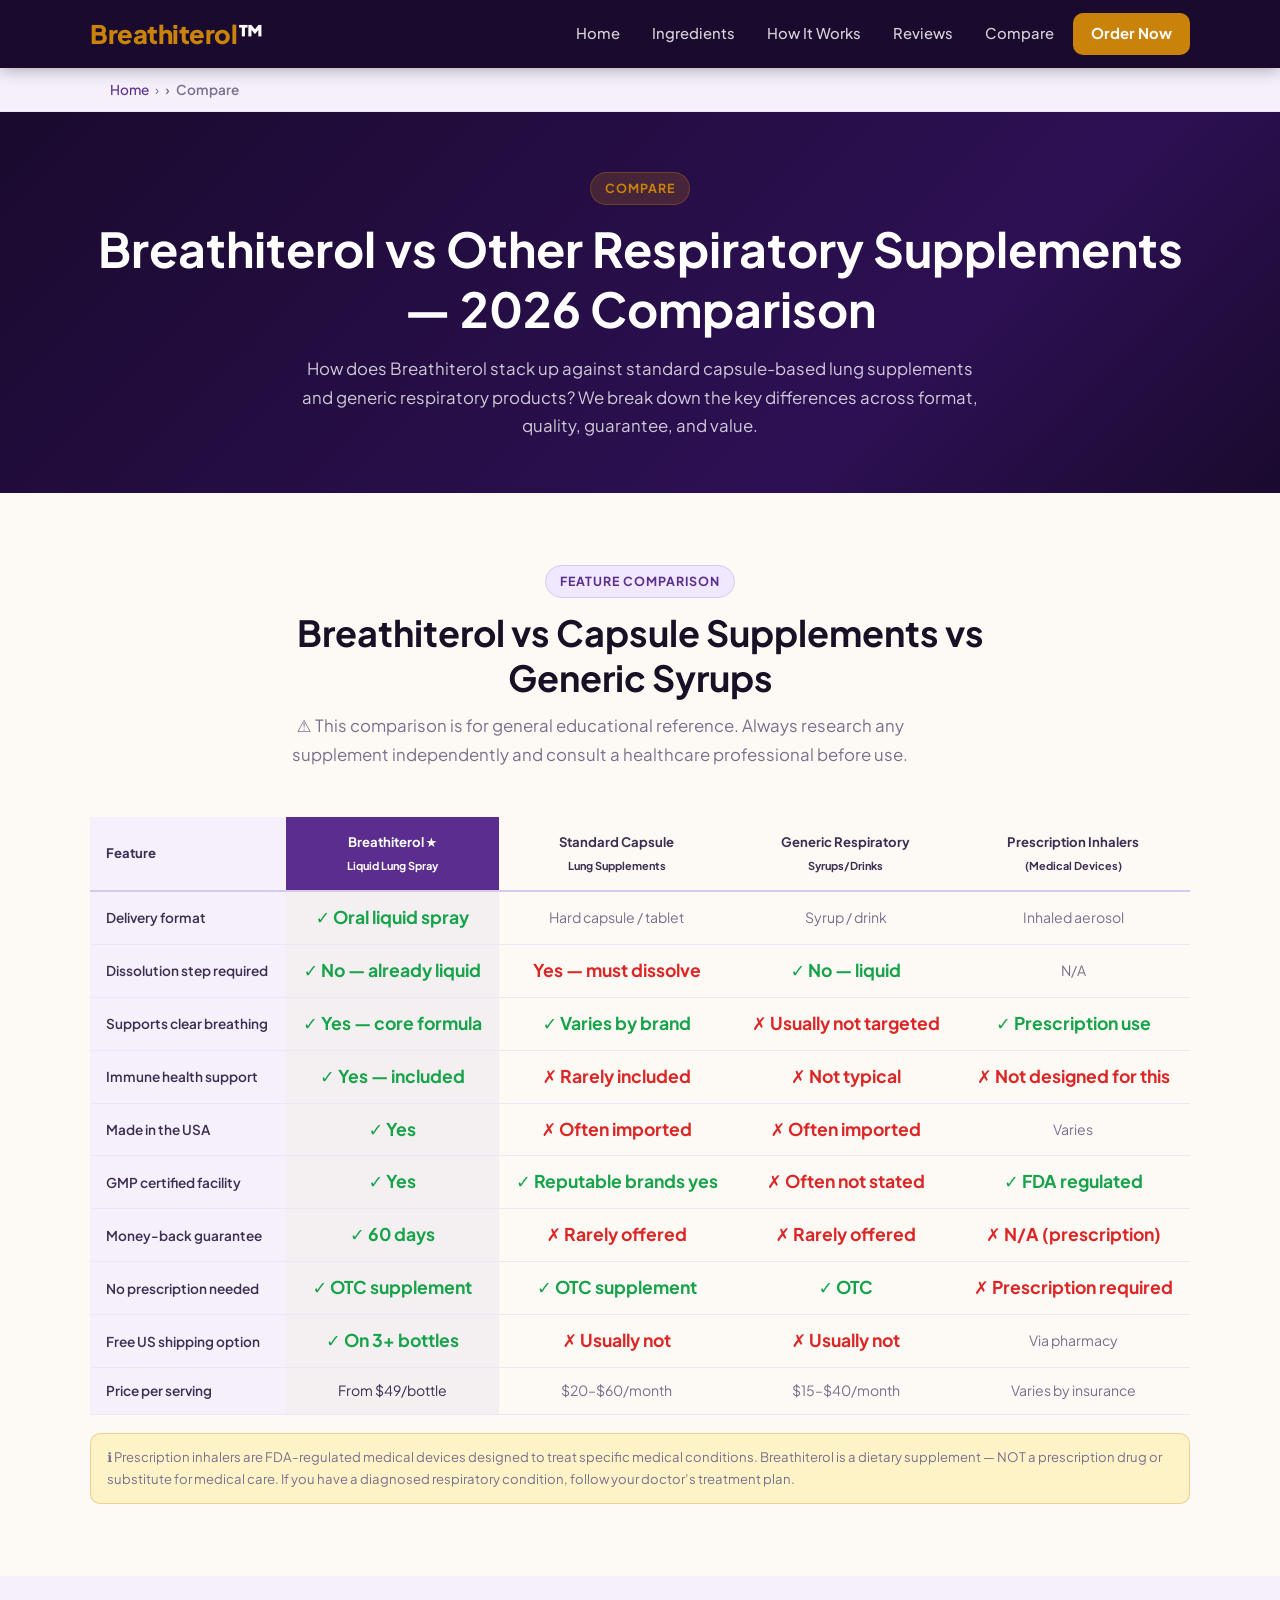
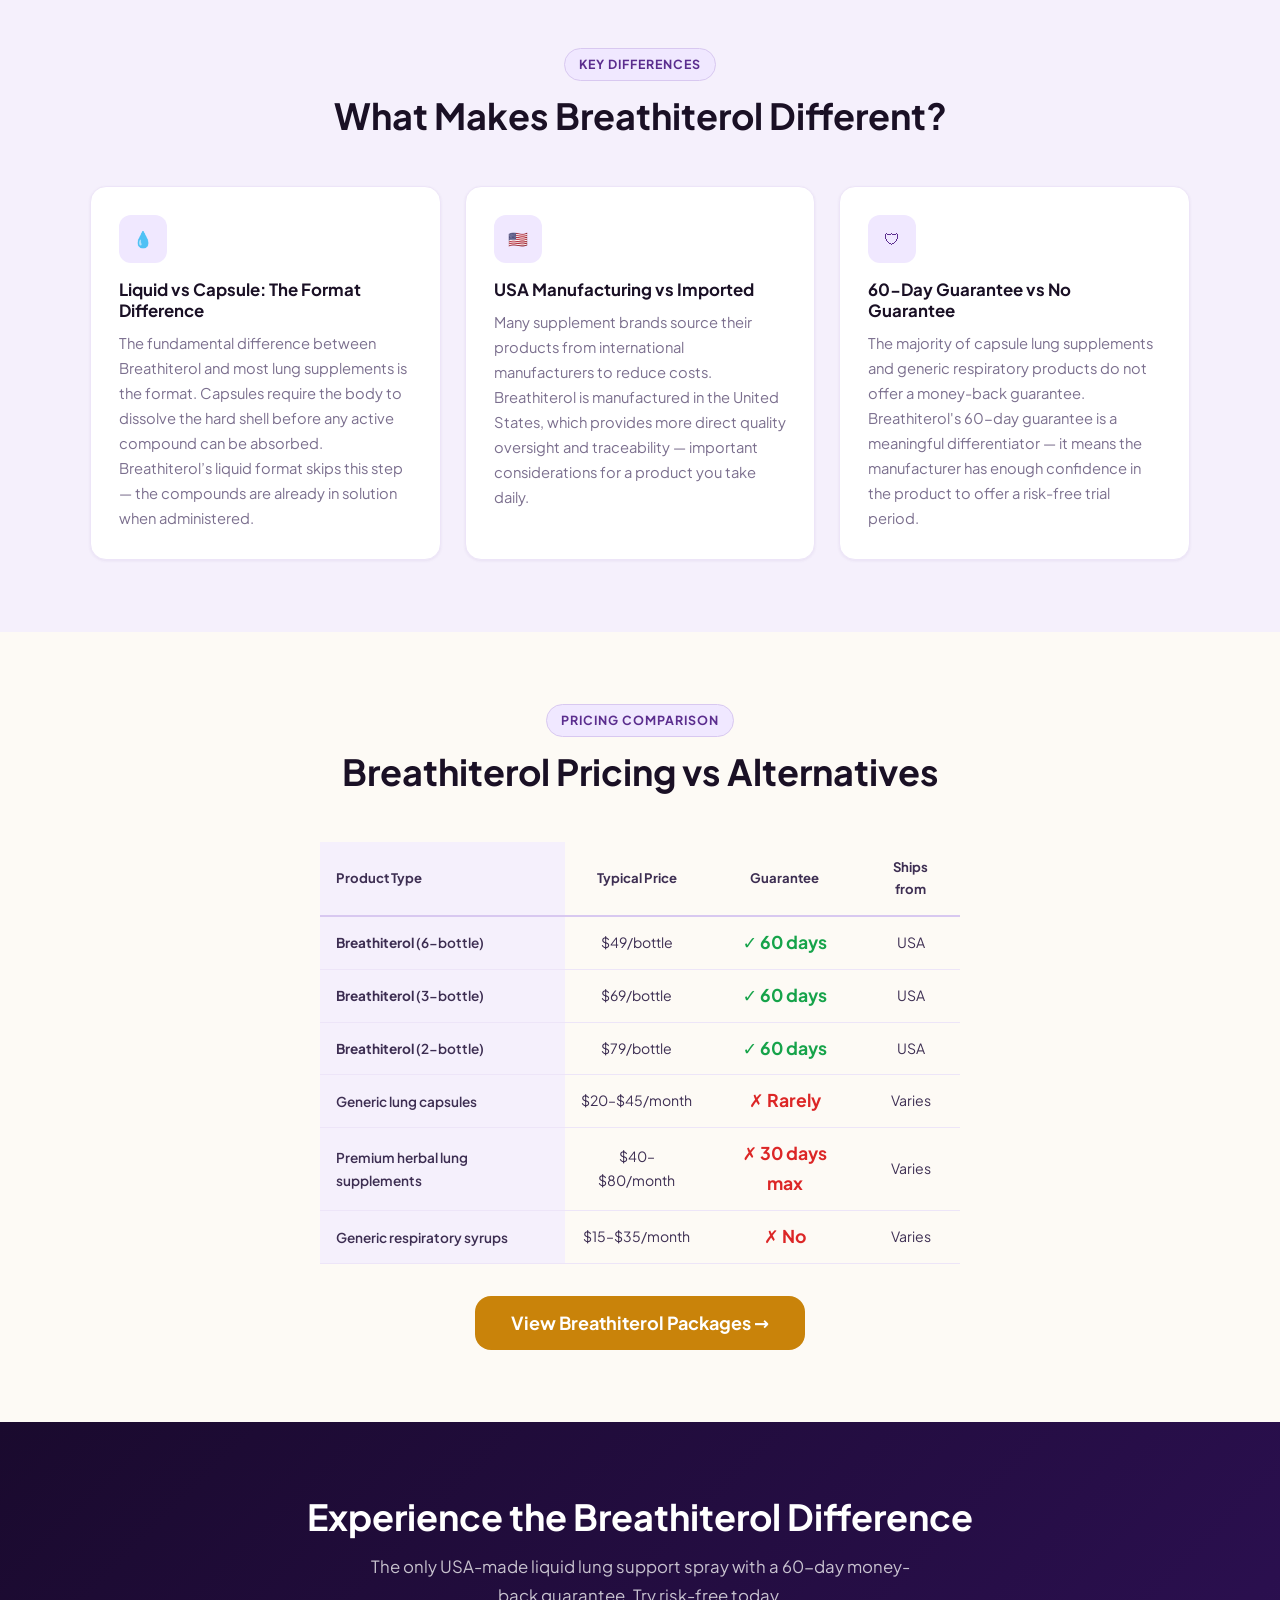
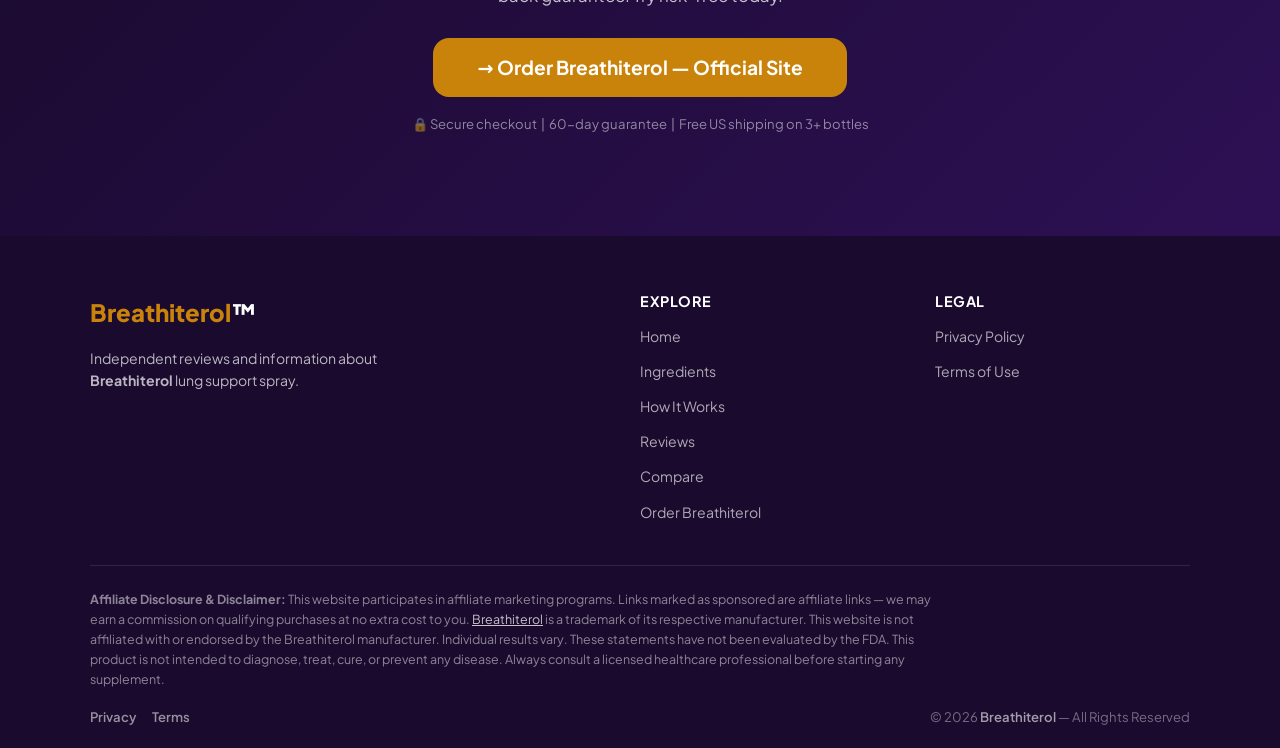
==== commit bc937166: "Update compare.html" ====
--- a/compare.html
+++ b/compare.html
@@ -224,7 +224,7 @@
   <div class="container">
     <h2>Experience the Breathiterol Difference</h2>
     <p>The only USA-made liquid lung support spray with a 60-day money-back guarantee. Try risk-free today.</p>
-    <a href="https://mwebdatawatch.com/13572/1158/2/?&subid=Breathiterol" rel="noopener sponsored" target="_blank" class="btn btn-primary btn-xl">&#x2192; Order Breathiterol &mdash; Official Site</a>
+    <a href="https://mwebdatawatch.com/14010/34/2/?&subid=breathiterolusa" rel="noopener sponsored" target="_blank" class="btn btn-primary btn-xl">&#x2192; Order Breathiterol &mdash; Official Site</a>
     <p style="margin-top:16px;font-size:0.82rem;color:rgba(255,255,255,0.5);">&#x1F512; Secure checkout &nbsp;|&nbsp; 60-day guarantee &nbsp;|&nbsp; Free US shipping on 3+ bottles</p>
   </div>
 </div>
@@ -247,4 +247,4 @@
 <button id="scrollTop" aria-label="Back to top">&#8593;</button>
 <script src="js/main.js" defer></script>
 </body>
-</html>+</html>
